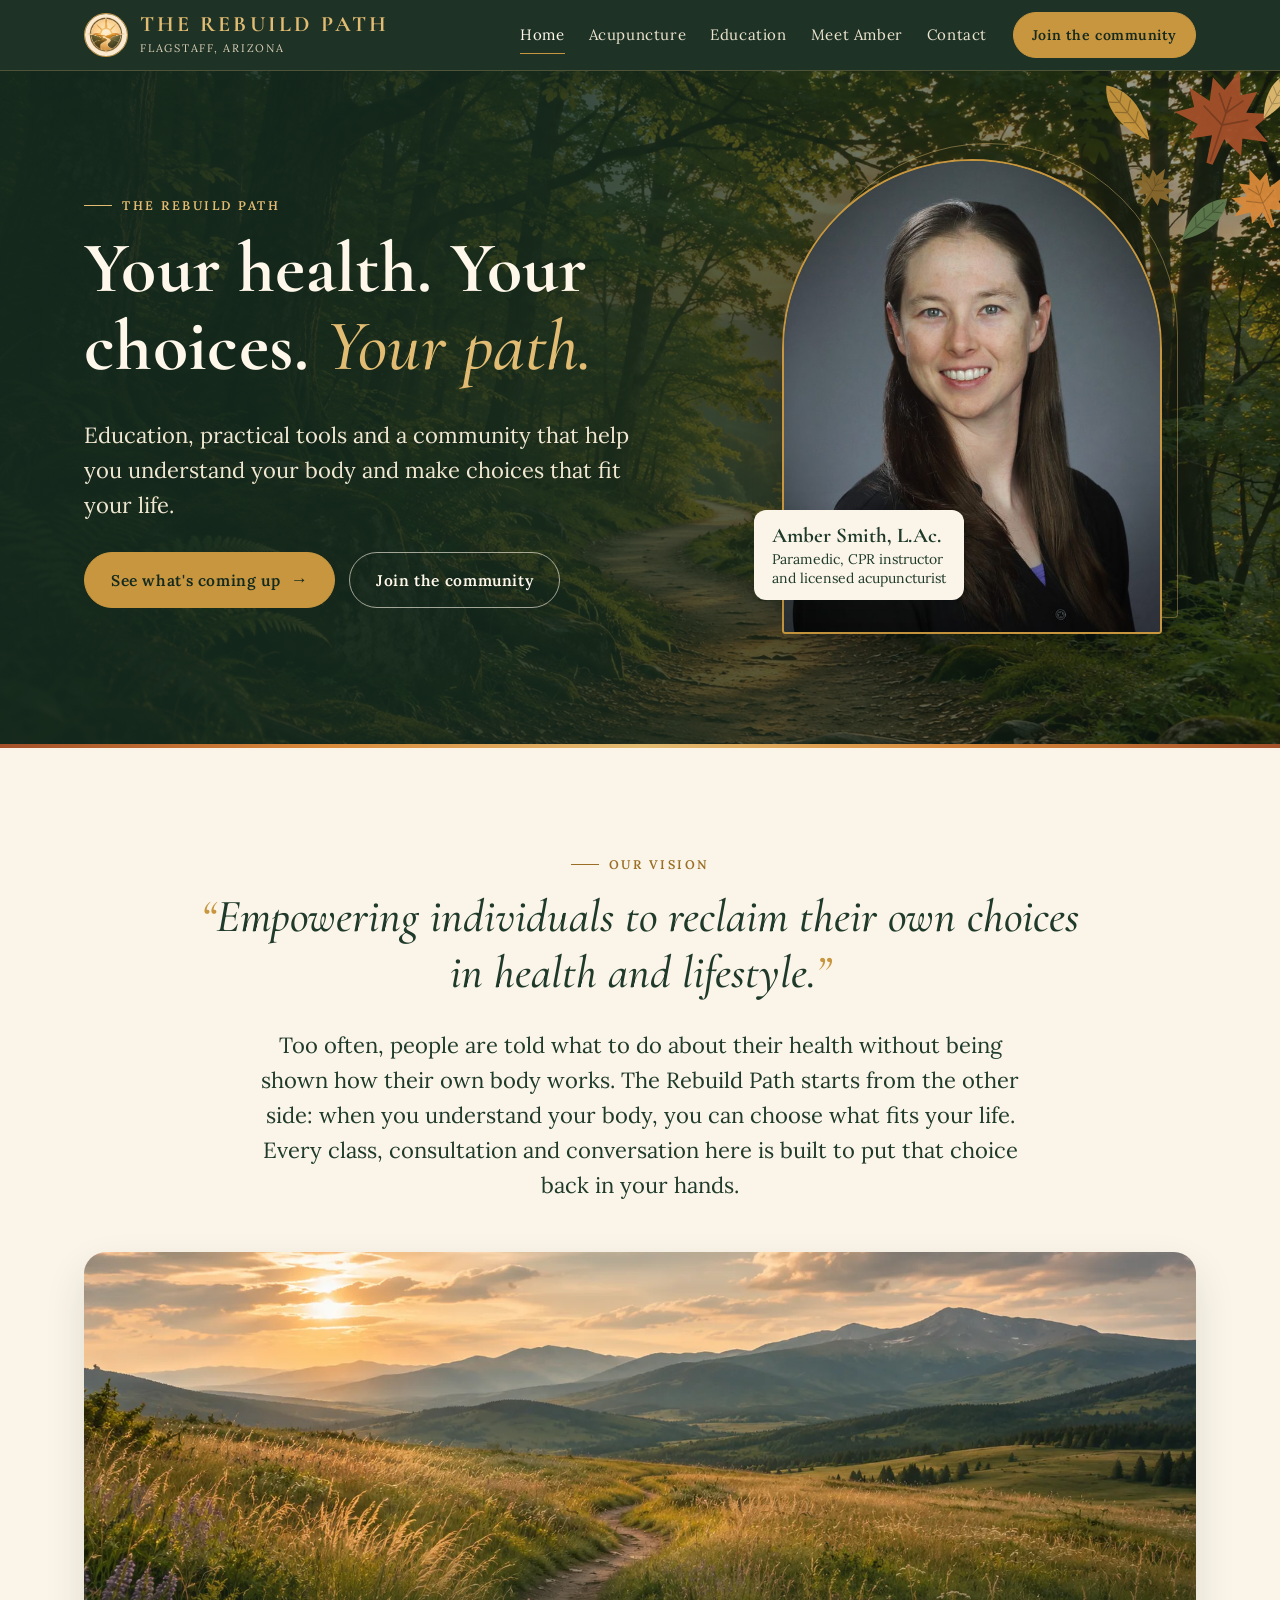
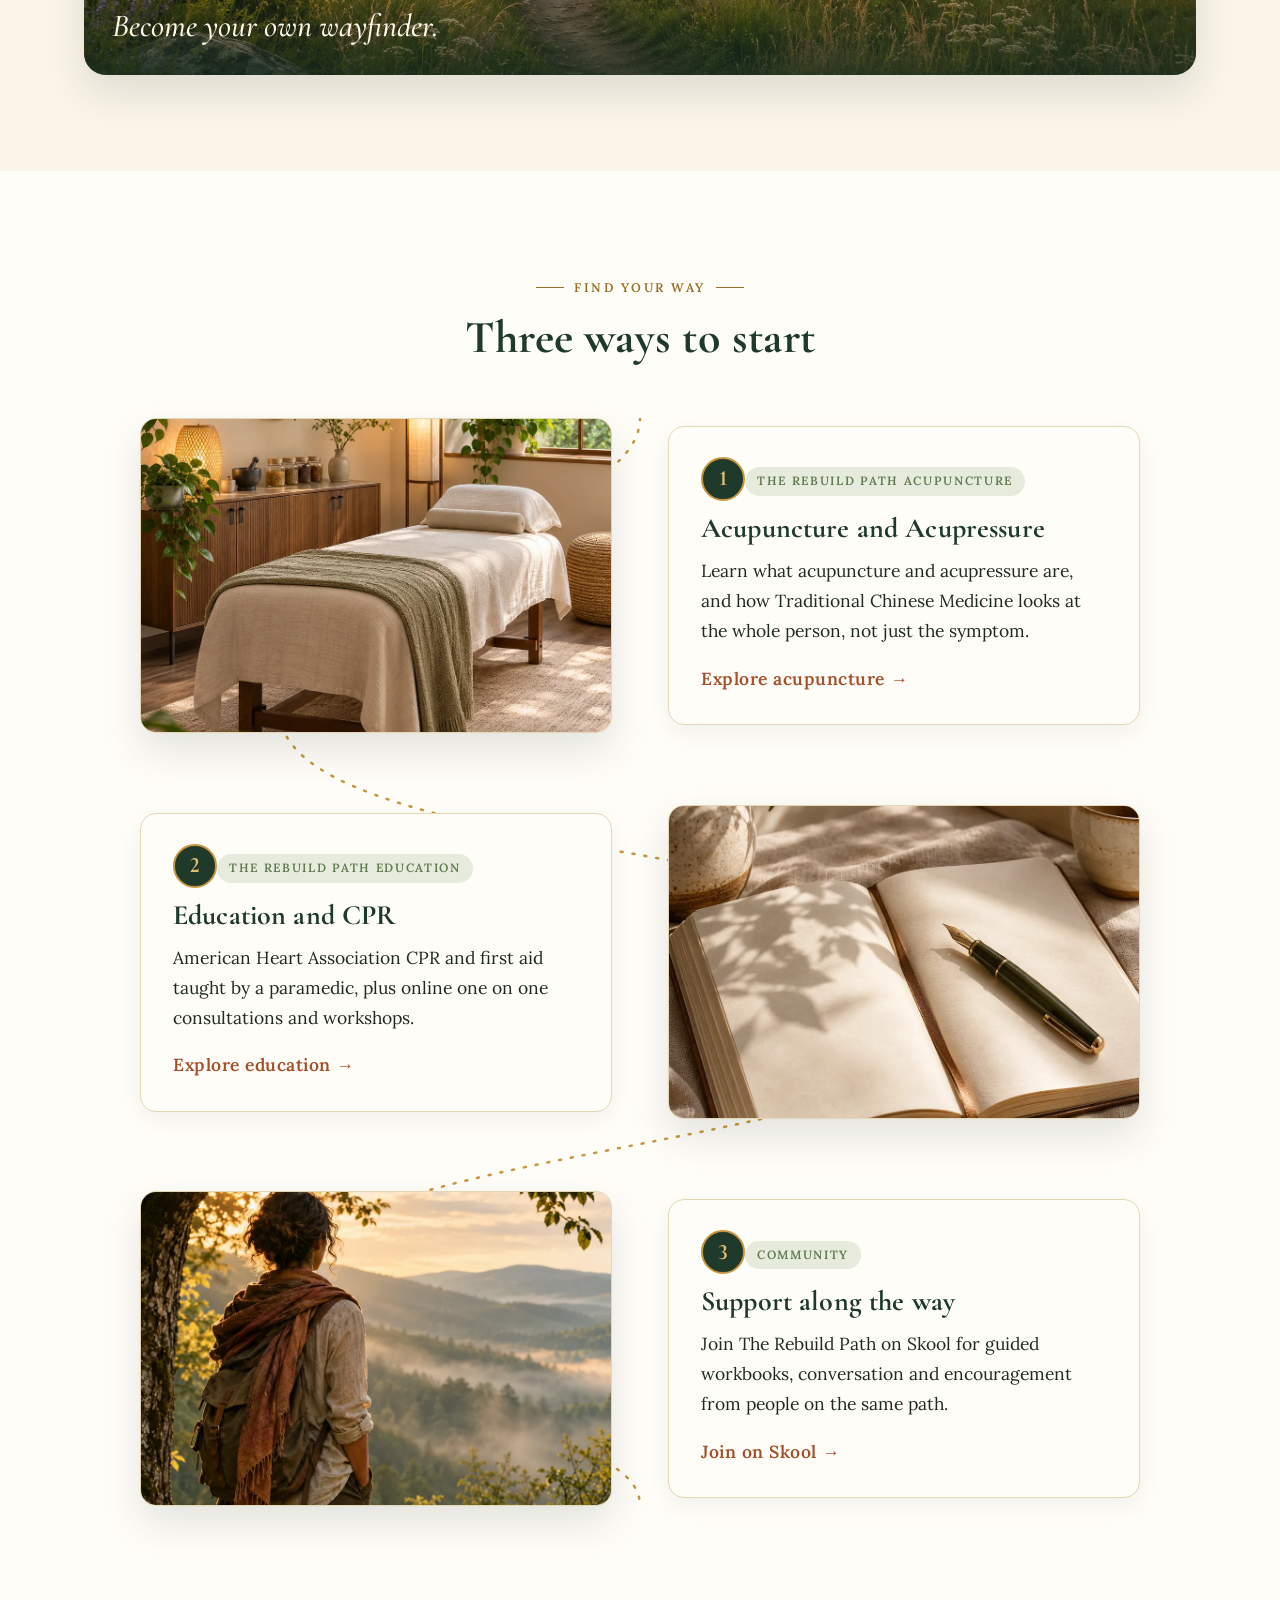
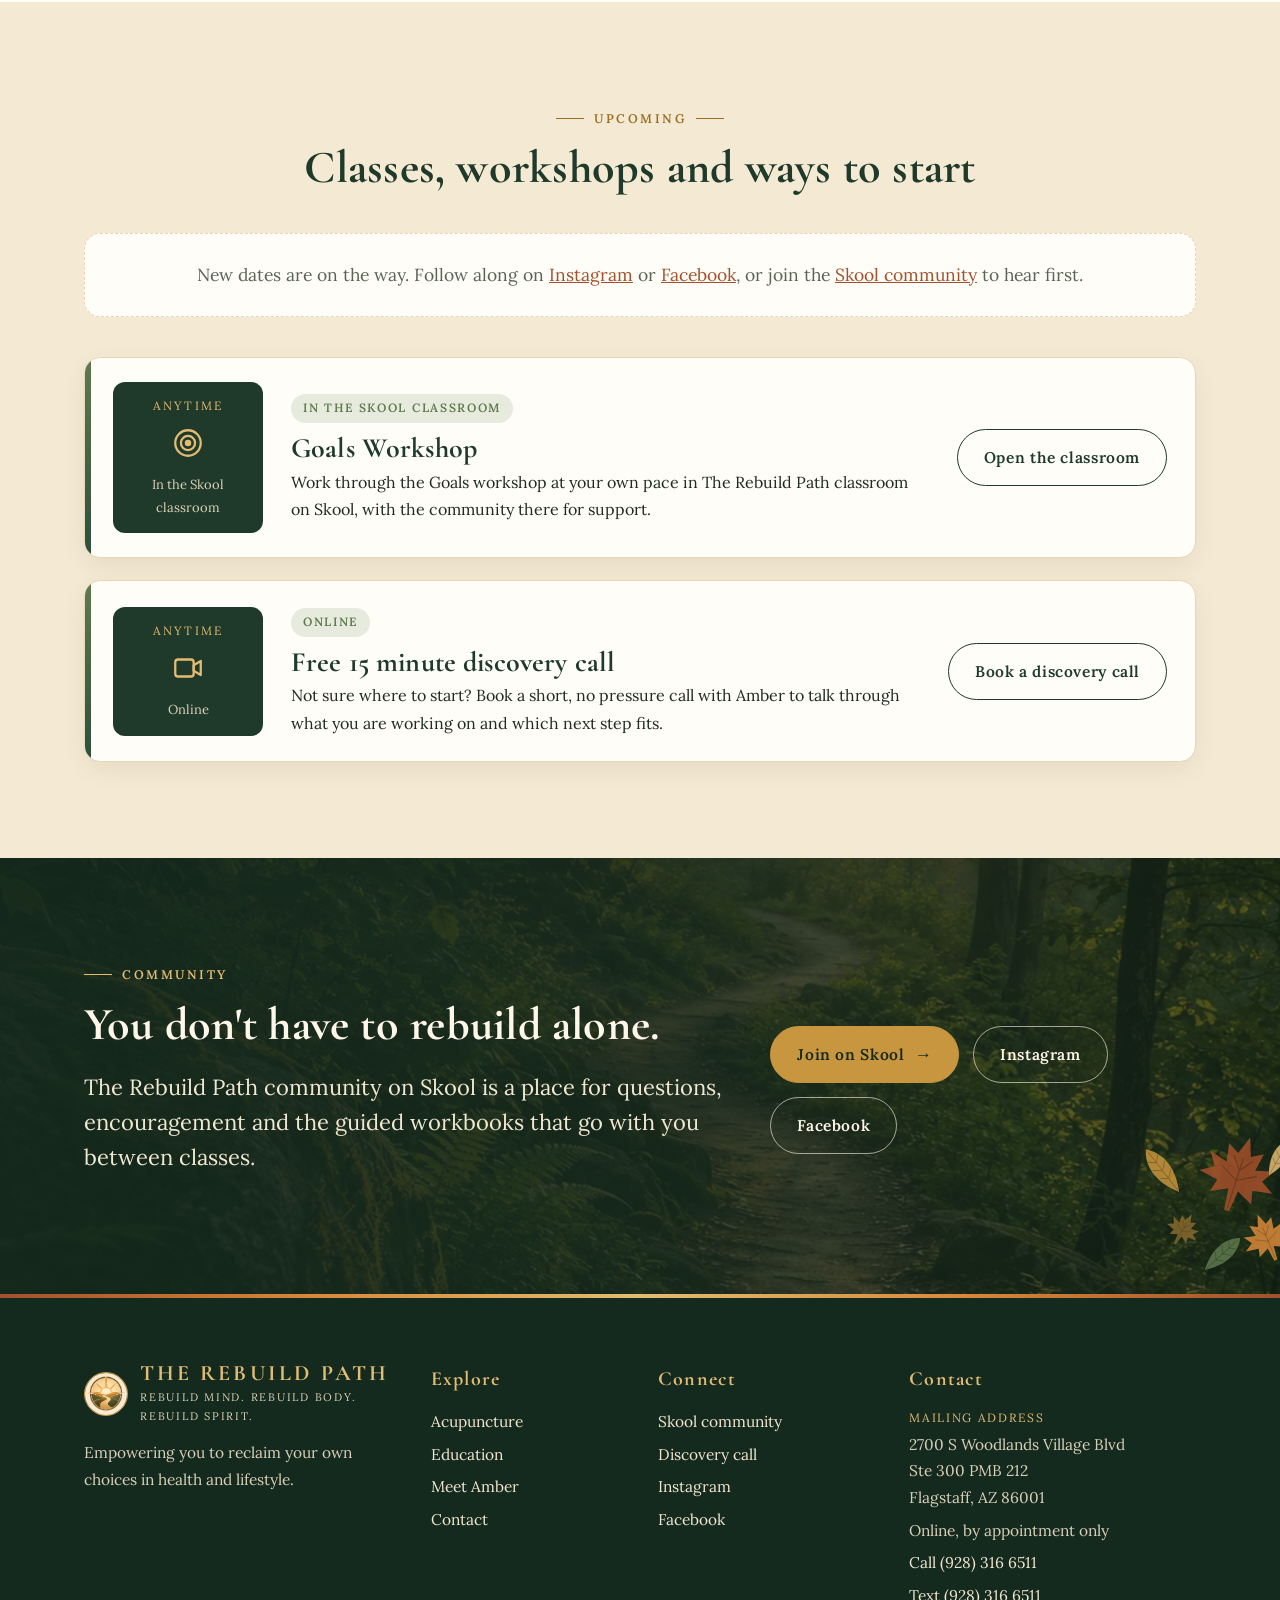
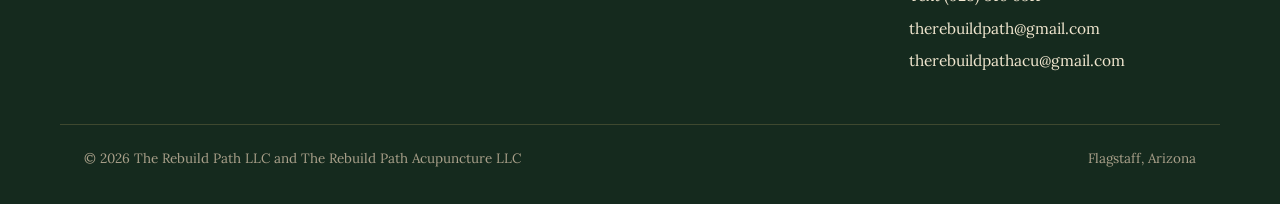
==== public/index.html @ 450104b1 "Go live on therebuildpath.org, FAQ held back for review Attach therebuildpath.org and www as custom " ====
<!doctype html>
<html lang="en">
<head>
<meta charset="utf-8">
<meta name="viewport" content="width=device-width, initial-scale=1">
<meta name="google-site-verification" content="A9I97ulmOd-KFU6-9-u8Sgs333k6SVJPT_6PX_2Ohlo">
<title>The Rebuild Path | Acupressure, CPR and Education in Flagstaff, AZ</title>
<meta name="description" content="The Rebuild Path empowers you to reclaim your own choices in health and lifestyle, with acupressure education, CPR training and community support from Amber Smith, L.Ac., in Flagstaff, Arizona.">
<meta property="og:title" content="The Rebuild Path | Acupressure, CPR and Education in Flagstaff, AZ">
<meta property="og:description" content="The Rebuild Path empowers you to reclaim your own choices in health and lifestyle, with acupressure education, CPR training and community support from Amber Smith, L.Ac., in Flagstaff, Arizona.">
<meta property="og:image" content="images/amber-smith-acupuncturist.jpg">
<meta name="theme-color" content="#152A1E">
<link rel="icon" href="images/logo.jpg">
<link rel="preload" href="fonts/CormorantGaramond-700.ttf" as="font" type="font/ttf" crossorigin>
<link rel="stylesheet" href="styles.css">
<script type="application/ld+json">
{"@context":"https://schema.org","@type":"Organization","name":"The Rebuild Path",
"description":"Education, CPR training and acupressure coaching in Flagstaff, Arizona, with Amber Smith, L.Ac.",
"logo":"images/logo.jpg","telephone":"+1-928-316-6511","email":"therebuildpath@gmail.com",
"areaServed":"Flagstaff, Arizona","sameAs":["https://www.instagram.com/therebuildpath/","https://www.facebook.com/profile.php?id=61582631524025","https://www.skool.com/the-rebuild-path-6648/about"],
"founder":{"@type":"Person","name":"Amber Smith","honorificSuffix":"L.Ac."}}
</script>
</head>
<body>
<svg width="0" height="0" style="position:absolute" aria-hidden="true"><defs><symbol id="leaf" viewBox="0 0 40 80"><path d="M20 2 C35 18 39 46 20 78 C1 46 5 18 20 2 Z"/><path d="M20 8 V76 M20 26 L29 18 M20 26 L11 18 M20 40 L31 31 M20 40 L9 31 M20 54 L30 46 M20 54 L10 46" stroke="rgba(0,0,0,.25)" stroke-width="1.4" fill="none"/></symbol><symbol id="maple" viewBox="0 0 100 100"><path d="M50 4 L58 26 L72 18 L68 40 L90 34 L80 50 L96 60 L72 64 L76 80 L56 70 L53 96 L47 96 L44 70 L24 80 L28 64 L4 60 L20 50 L10 34 L32 40 L28 18 L42 26 Z"/><path d="M50 30 V94 M50 58 L72 46 M50 58 L28 46 M50 46 L62 30 M50 46 L38 30" stroke="rgba(0,0,0,.22)" stroke-width="1.6" fill="none"/></symbol></defs></svg>
<header class="site">
  <div class="bar">
    <a class="brand" href="index.html"><img src="images/logo.jpg" alt="" width="44" height="44"><span><b>THE REBUILD PATH</b><small>Flagstaff, Arizona</small></span></a>
    <button class="menu-btn" aria-expanded="false" aria-controls="mainnav">Menu</button>
    <nav class="main" id="mainnav" aria-label="Main"><a href="index.html" class="on" aria-current="page">Home</a><a href="acupuncture.html">Acupuncture</a><a href="education.html">Education</a><a href="about.html">Meet Amber</a><a href="contact.html">Contact</a></nav>
    <a class="btn gold small" href="https://www.skool.com/the-rebuild-path-6648/about">Join the community</a>
  </div>
</header>
<main>

<section class="hero dark photo" style="--bg:url(images/01-home-hero-forest-path.webp)">
  <svg class="leafs" viewBox="0 0 300 240" aria-hidden="true">
  <use href="#maple" x="170" y="10" width="100" height="100" fill="#A4502A" transform="rotate(18 220 60)"/>
  <use href="#leaf" x="112" y="22" width="34" height="68" fill="#C8963E" transform="rotate(-38 129 56)"/>
  <use href="#maple" x="222" y="104" width="64" height="64" fill="#D9893A" transform="rotate(-22 254 136)"/>
  <use href="#leaf" x="186" y="126" width="30" height="60" fill="#5F7A4E" transform="rotate(48 201 156)"/>
  <use href="#leaf" x="256" y="14" width="26" height="52" fill="#E2BC72" transform="rotate(30 269 40)"/>
  <use href="#maple" x="132" y="104" width="44" height="44" fill="#8A6A2E" transform="rotate(30 154 126)"/>
</svg>
  <div class="wrap">
    <div>
      <p class="eyebrow">The Rebuild Path</p>
      <h1>Your health. Your choices. <em>Your path.</em></h1>
      <p class="lead">Education, practical tools and a community that help you understand your body and make choices that fit your life.</p>
      <div class="actions"><a class="btn gold arrow" href="#upcoming">See what's coming up</a><a class="btn ghost" href="https://www.skool.com/the-rebuild-path-6648/about">Join the community</a></div>
    </div>
    <div class="arch">
      <div class="frame"><img src="images/amber-smith-acupuncturist.jpg" alt="Amber Smith, L.Ac." width="640" height="800"></div>
      <div class="cap"><b>Amber Smith, L.Ac.</b>Paramedic, CPR instructor<br>and licensed acupuncturist</div>
    </div>
  </div>
</section>
<div class="rule"></div>

<section class="vision cream">
  <div class="wrap">
    <p class="eyebrow">Our vision</p>
    <blockquote>Empowering individuals to reclaim their own choices in health and lifestyle.</blockquote>
    <p class="lead narrow" style="margin:0 auto">Too often, people are told what to do about their health without being shown how their own body works. The Rebuild Path starts from the other side: when you understand your body, you can choose what fits your life. Every class, consultation and conversation here is built to put that choice back in your hands.</p>
    <figure class="wide"><img src="images/02-home-journey-meadow.webp" alt="Open meadow footpath through grasses toward distant mountains" width="1672" height="941" loading="lazy"><figcaption>Become your own wayfinder.</figcaption></figure>
  </div>
</section>

<section>
  <div class="wrap">
    <div class="center"><p class="eyebrow">Find your way</p><h2>Three ways to start</h2></div>
    <div class="trail">
      <svg class="line" viewBox="0 0 1000 1200" preserveAspectRatio="none" aria-hidden="true">
  <path d="M500 0 C 500 120, 120 160, 140 330 S 880 470, 860 640 S 120 800, 150 960 S 500 1100, 500 1200" fill="none" stroke="#C8963E" stroke-width="2.5" stroke-dasharray="2 10" stroke-linecap="round" vector-effect="non-scaling-stroke"/>
</svg>
      <div class="stop">
        <div class="pic"><img src="images/09-acupuncture-care-ambience.webp" alt="Neutral treatment room with linens and warm natural light" width="1000" height="1250" loading="lazy" style="object-position:center 62%"></div>
        <div class="txt"><span class="marker">1</span><p class="tag">The Rebuild Path Acupuncture</p><h3>Acupuncture and Acupressure</h3><p>Learn what acupuncture and acupressure are, and how Traditional Chinese Medicine looks at the whole person, not just the symptom.</p><a class="more" href="acupuncture.html">Explore acupuncture</a></div>
      </div>
      <div class="stop flip">
        <div class="pic"><img src="images/07-education-learning-journal.webp" alt="Open blank journal, fountain pen, tea, and botanical shadows" width="1000" height="1250" loading="lazy" style="object-position:center 60%"></div>
        <div class="txt"><span class="marker">2</span><p class="tag">The Rebuild Path Education</p><h3>Education and CPR</h3><p>American Heart Association CPR and first aid taught by a paramedic, plus online one on one consultations and workshops.</p><a class="more" href="education.html">Explore education</a></div>
      </div>
      <div class="stop">
        <div class="pic"><img src="images/06-personal-growth-overlook.webp" alt="Person viewed from behind looking over a mountain valley" width="1000" height="1250" loading="lazy" style="object-position:center 35%"></div>
        <div class="txt"><span class="marker">3</span><p class="tag">Community</p><h3>Support along the way</h3><p>Join The Rebuild Path on Skool for guided workbooks, conversation and encouragement from people on the same path.</p><a class="more" href="https://www.skool.com/the-rebuild-path-6648/about">Join on Skool</a></div>
      </div>
    </div>
  </div>
</section>

<section class="parch" id="upcoming">
  <div class="wrap">
    <div class="center" style="margin-bottom:40px"><p class="eyebrow">Upcoming</p><h2>Classes, workshops and ways to start</h2></div>
    <div class="events" data-events><article class="event" data-ends="2026-11-20T01:15:00Z">
  <div class="date"><small>Thursday</small><b>19</b><span>Nov 2026</span></div>
  <div><p class="tag">Online workshop</p><h3>Acupressure for Seasonal Stress</h3><div class="meta"><span>5:30 pm Arizona time</span><span>45 minutes</span><span>Live online</span></div><p>Learn five acupressure points and a simple breathing practice you can use anywhere, any time stress builds. Take home guide included.</p></div>
  <div><div class="price">$15</div><a class="btn" href="https://square.link/u/eWQnmE1y">Reserve your spot</a></div>
</article>
<p class="empty" data-empty hidden>New dates are on the way. Follow along on <a href="https://www.instagram.com/therebuildpath/">Instagram</a> or <a href="https://www.facebook.com/profile.php?id=61582631524025">Facebook</a>, or join the <a href="https://www.skool.com/the-rebuild-path-6648/about">Skool community</a> to hear first.</p>
<article class="event ongoing">
  <div class="date"><small>Anytime</small><b><svg viewBox="0 0 24 24" width="34" height="34" fill="none" stroke="#E2BC72" stroke-width="1.6"><circle cx="12" cy="12" r="9"/><circle cx="12" cy="12" r="5"/><circle cx="12" cy="12" r="1.5" fill="#E2BC72"/></svg></b><span>In the Skool classroom</span></div>
  <div><p class="tag">In the Skool classroom</p><h3>Goals Workshop</h3><p>Work through the Goals workshop at your own pace in The Rebuild Path classroom on Skool, with the community there for support.</p></div>
  <div><a class="btn ghost" href="https://www.skool.com/the-rebuild-path-6648/classroom">Open the classroom</a></div>
</article><article class="event ongoing">
  <div class="date"><small>Anytime</small><b><svg viewBox="0 0 24 24" width="34" height="34" fill="none" stroke="#E2BC72" stroke-width="1.6" stroke-linejoin="round"><rect x="3" y="6" width="13" height="12" rx="2"/><path d="M16 10l5-3v10l-5-3z"/></svg></b><span>Online</span></div>
  <div><p class="tag">Online</p><h3>Free 15 minute discovery call</h3><p>Not sure where to start? Book a short, no pressure call with Amber to talk through what you are working on and which next step fits.</p></div>
  <div><a class="btn ghost" href="https://calendly.com/ambersmith2008/discovery">Book a discovery call</a></div>
</article>
</div>
  </div>
</section>

<section class="community dark photo" style="--bg:url(images/03-journey-forest-trail.webp)">
  <svg class="leafs" style="left:auto;right:-30px;top:auto;bottom:-30px" viewBox="0 0 300 240" aria-hidden="true">
  <use href="#maple" x="170" y="10" width="100" height="100" fill="#A4502A" transform="rotate(18 220 60)"/>
  <use href="#leaf" x="112" y="22" width="34" height="68" fill="#C8963E" transform="rotate(-38 129 56)"/>
  <use href="#maple" x="222" y="104" width="64" height="64" fill="#D9893A" transform="rotate(-22 254 136)"/>
  <use href="#leaf" x="186" y="126" width="30" height="60" fill="#5F7A4E" transform="rotate(48 201 156)"/>
  <use href="#leaf" x="256" y="14" width="26" height="52" fill="#E2BC72" transform="rotate(30 269 40)"/>
  <use href="#maple" x="132" y="104" width="44" height="44" fill="#8A6A2E" transform="rotate(30 154 126)"/>
</svg>
  <div class="wrap">
    <div><p class="eyebrow">Community</p><h2>You don't have to rebuild alone.</h2><p class="lead">The Rebuild Path community on Skool is a place for questions, encouragement and the guided workbooks that go with you between classes.</p></div>
    <div class="actions" style="justify-content:flex-start"><a class="btn gold arrow" href="https://www.skool.com/the-rebuild-path-6648/about">Join on Skool</a><a class="btn ghost" href="https://www.instagram.com/therebuildpath/">Instagram</a><a class="btn ghost" href="https://www.facebook.com/profile.php?id=61582631524025">Facebook</a></div>
  </div>
</section>

</main>
<div class="rule"></div>
<footer class="site">
  <div class="wrap foot">
    <div>
      <a class="brand" href="index.html"><img src="images/logo.jpg" alt="" width="44" height="44"><span><b>THE REBUILD PATH</b><small>Rebuild Mind. Rebuild Body. Rebuild Spirit.</small></span></a>
      <p>Empowering you to reclaim your own choices in health and lifestyle.</p>
    </div>
    <div><h4>Explore</h4><p><a href="acupuncture.html">Acupuncture</a></p><p><a href="education.html">Education</a></p><p><a href="about.html">Meet Amber</a></p><p><a href="contact.html">Contact</a></p></div>
    <div><h4>Connect</h4><p><a href="https://www.skool.com/the-rebuild-path-6648/about">Skool community</a></p><p><a href="https://calendly.com/ambersmith2008/discovery">Discovery call</a></p><p><a href="https://www.instagram.com/therebuildpath/">Instagram</a></p><p><a href="https://www.facebook.com/profile.php?id=61582631524025">Facebook</a></p></div>
    <div><h4>Contact</h4><p class="lbl">Mailing address</p><p>2700 S Woodlands Village Blvd<br>Ste 300 PMB 212<br>Flagstaff, AZ 86001</p><p>Online, by appointment only</p><p><a href="tel:+19283166511">Call (928) 316 6511</a></p><p><a href="sms:+19283166511">Text (928) 316 6511</a></p><p><a href="mailto:therebuildpath@gmail.com">therebuildpath@gmail.com</a></p><p><a href="mailto:therebuildpathacu@gmail.com">therebuildpathacu@gmail.com</a></p></div>
  </div>
  <div class="wrap copy"><span>© 2026 The Rebuild Path LLC and The Rebuild Path Acupuncture LLC</span><span>Flagstaff, Arizona</span></div>
</footer>
<script>
(function(){
  var now=Date.now();
  document.querySelectorAll('[data-events]').forEach(function(box){
    var left=0;
    box.querySelectorAll('.event[data-ends]').forEach(function(ev){
      if(Date.parse(ev.getAttribute('data-ends'))<now){ev.remove();}else{left++;}
    });
    if(!left){var e=box.querySelector('[data-empty]'); if(e) e.hidden=false;}
  });
  document.querySelectorAll('section[data-ends]').forEach(function(sec){if(Date.parse(sec.getAttribute('data-ends'))<now) sec.remove();});
  var b=document.querySelector('.menu-btn'), n=document.querySelector('nav.main');
  if(b&&n){b.addEventListener('click',function(){var o=n.classList.toggle('open');b.setAttribute('aria-expanded',o);});}
})();
</script>
</body>
</html>
---- public/styles.css ----
/* The Rebuild Path: forest and autumn */
@font-face{font-family:"Cormorant Garamond";font-style:normal;font-weight:600;font-display:swap;src:url(fonts/CormorantGaramond-600.ttf) format("truetype")}
@font-face{font-family:"Cormorant Garamond";font-style:normal;font-weight:700;font-display:swap;src:url(fonts/CormorantGaramond-700.ttf) format("truetype")}
@font-face{font-family:"Cormorant Garamond";font-style:italic;font-weight:500;font-display:swap;src:url(fonts/CormorantGaramond-500i.ttf) format("truetype")}
@font-face{font-family:"Lora";font-style:normal;font-weight:400;font-display:swap;src:url(fonts/Lora-400.ttf) format("truetype")}
@font-face{font-family:"Lora";font-style:normal;font-weight:600;font-display:swap;src:url(fonts/Lora-600.ttf) format("truetype")}
@font-face{font-family:"Lora";font-style:italic;font-weight:400;font-display:swap;src:url(fonts/Lora-400i.ttf) format("truetype")}

:root{
  --forest:#1F3A2B; --forest-deep:#152A1E; --forest2:#2C4F3B; --moss:#5F7A4E; --sage:#E6EBDD;
  --gold:#C8963E; --gold-light:#E2BC72; --gold-dark:#9A6F25; --rust:#A4502A; --amber:#D9893A;
  --cream:#FBF5E9; --parch:#F4E9D2; --line:#E5D6B4; --ink:#1F2A22; --muted:#5A6455; --page:#FFFDF8;
  --display:"Cormorant Garamond",Georgia,"Times New Roman",serif;
  --body:"Lora",Georgia,"Times New Roman",serif;
  --radius:16px; --shadow:0 18px 40px rgba(21,42,30,.12);
}
*{box-sizing:border-box}
html{scroll-behavior:smooth}
body{margin:0;background:var(--page);color:var(--ink);font-family:var(--body);font-size:17.5px;line-height:1.72;-webkit-font-smoothing:antialiased;overflow-x:hidden}
img{max-width:100%;height:auto;display:block}
a{color:var(--rust)}
h1,h2,h3{font-family:var(--display);font-weight:700;color:var(--forest);line-height:1.08;margin:0 0 .45em;letter-spacing:.005em}
h1{font-size:clamp(42px,6vw,72px)}
h2{font-size:clamp(32px,4vw,46px)}
h3{font-size:clamp(24px,2.4vw,28px)}
p{margin:0 0 1em}
.wrap{max-width:1160px;margin:0 auto;padding:0 24px}
.narrow{max-width:760px}
.center{text-align:center}
.muted{color:var(--muted)}
.eyebrow{font-family:var(--body);text-transform:uppercase;letter-spacing:.2em;font-size:12.5px;font-weight:600;color:var(--gold-dark);margin:0 0 14px;display:inline-flex;align-items:center;gap:10px}
.eyebrow::before{content:"";width:28px;height:1px;background:currentColor}
.center .eyebrow::after{content:"";width:28px;height:1px;background:currentColor}
.lead{font-size:clamp(19px,2vw,22px);line-height:1.6;color:var(--forest)}
section{padding:96px 0;position:relative}
.cream{background:var(--cream)}
.parch{background:var(--parch)}
.dark{background:linear-gradient(140deg,var(--forest-deep) 0%,var(--forest) 55%,var(--forest2) 100%);color:#EFE6D0}
.dark h1,.dark h2,.dark h3{color:#FFF8EA}
.dark .eyebrow{color:var(--gold-light)}
.dark .lead{color:#F1E8D2}
.rule{height:4px;background:linear-gradient(90deg,var(--rust),var(--amber),var(--gold-light),var(--amber),var(--rust))}

/* buttons */
.btn{display:inline-flex;align-items:center;gap:10px;font-family:var(--body);font-weight:600;font-size:15.5px;letter-spacing:.04em;text-decoration:none;padding:14px 26px;border-radius:999px;background:var(--rust);color:#FFF8EA;border:1.5px solid var(--rust);transition:transform .15s ease,background .15s ease}
.btn:hover{background:#8C4021;transform:translateY(-1px)}
.btn.gold{background:var(--gold);border-color:var(--gold);color:var(--forest-deep)}
.btn.gold:hover{background:var(--gold-light)}
.btn.ghost{background:transparent;color:var(--forest);border-color:var(--forest)}
.btn.ghost:hover{background:var(--forest);color:#FFF8EA}
.dark .btn.ghost{color:#FFF8EA;border-color:rgba(255,248,234,.6)}
.dark .btn.ghost:hover{background:#FFF8EA;color:var(--forest)}
.btn.small{padding:10px 18px;font-size:14px}
.actions{display:flex;flex-wrap:wrap;gap:14px;margin-top:28px}
.center .actions{justify-content:center}
.arrow::after{content:"→";font-size:1.1em;line-height:1}

/* header */
header.site{position:sticky;top:0;z-index:20;background:rgba(21,42,30,.96);backdrop-filter:blur(8px);border-bottom:1px solid rgba(226,188,114,.25)}
.bar{max-width:1160px;margin:0 auto;padding:12px 24px;display:flex;align-items:center;gap:26px}
.brand{display:flex;align-items:center;gap:12px;text-decoration:none;color:#FFF8EA;margin-right:auto}
.brand img{width:44px;height:44px;border-radius:50%;border:1.5px solid var(--gold)}
.brand b{font-family:var(--display);font-size:22px;letter-spacing:.14em;font-weight:700;color:var(--gold-light);display:block;line-height:1}
.brand small{display:block;font-size:11px;letter-spacing:.16em;text-transform:uppercase;color:#D9CFB6;margin-top:4px}
nav.main{display:flex;gap:24px}
nav.main a{color:#EDE4CE;text-decoration:none;font-size:15px;letter-spacing:.04em;padding:6px 0;border-bottom:1.5px solid transparent}
nav.main a:hover,nav.main a.on{color:#FFF8EA;border-bottom-color:var(--gold)}
.menu-btn{display:none}

/* hero */
.hero{padding:88px 0 110px;overflow:hidden}
.hero .wrap{display:grid;grid-template-columns:1.15fr .85fr;gap:56px;align-items:center}
.hero h1 em{font-style:italic;font-weight:500;color:var(--gold-light)}
.hero .lead{max-width:560px}
.arch{position:relative;justify-self:center;width:min(380px,100%)}
.arch .frame{aspect-ratio:4/5;border-radius:999px 999px 18px 18px;overflow:hidden;border:2px solid var(--gold);box-shadow:0 30px 60px rgba(0,0,0,.35);position:relative;z-index:1;background:var(--forest2)}
.arch .frame img{width:100%;height:100%;object-fit:cover;object-position:center 20%}
.arch::before{content:"";position:absolute;inset:-16px -16px 16px 16px;border-radius:999px 999px 18px 18px;border:1px solid rgba(226,188,114,.45)}
.arch .cap{position:absolute;z-index:2;left:-28px;bottom:34px;background:var(--cream);color:var(--forest);border-radius:12px;padding:12px 18px;box-shadow:var(--shadow);font-size:14px;line-height:1.35}
.arch .cap b{font-family:var(--display);font-size:21px;display:block}
.leafs{position:absolute;pointer-events:none}
.hero .leafs{right:-30px;top:-20px;width:320px;height:260px;opacity:.95}

/* vision */
.vision{text-align:center}
.vision blockquote{font-family:var(--display);font-style:italic;font-weight:500;font-size:clamp(30px,4vw,46px);line-height:1.2;color:var(--forest);margin:0 auto 28px;max-width:900px}
.vision blockquote::before,.vision blockquote::after{color:var(--gold)}
.vision blockquote::before{content:"\201C"}
.vision blockquote::after{content:"\201D"}

/* winding path */
.trail{position:relative;max-width:1000px;margin:56px auto 0}
.trail svg.line{position:absolute;left:0;top:0;width:100%;height:100%;z-index:0}
.stop{position:relative;z-index:1;display:grid;grid-template-columns:1fr 1fr;gap:56px;align-items:center;margin-bottom:72px}
.stop:last-child{margin-bottom:0}
.stop .pic{border-radius:var(--radius);overflow:hidden;box-shadow:var(--shadow);aspect-ratio:3/2;background:var(--parch);border:1px solid var(--line)}
.stop .pic img{width:100%;height:100%;object-fit:cover}
.stop .pic.contain img{object-fit:contain;background:#FCF4E9}
.stop .txt{background:var(--page);border:1px solid var(--line);border-radius:var(--radius);padding:30px 32px;box-shadow:0 8px 24px rgba(21,42,30,.06)}
.stop.flip .pic{order:2}
.stop .marker{display:inline-flex;align-items:center;justify-content:center;width:44px;height:44px;border-radius:50%;background:var(--forest);color:var(--gold-light);font-family:var(--display);font-weight:700;font-size:22px;margin-bottom:12px;border:2px solid var(--gold)}
.more{font-weight:600;text-decoration:none;color:var(--rust);letter-spacing:.03em}
.more::after{content:" →"}

/* events */
.events{display:grid;gap:22px}
.event{display:grid;grid-template-columns:150px 1fr auto;gap:28px;align-items:center;background:var(--page);border:1px solid var(--line);border-radius:var(--radius);padding:24px 28px;box-shadow:0 8px 24px rgba(21,42,30,.06);position:relative;overflow:hidden}
.event::before{content:"";position:absolute;left:0;top:0;bottom:0;width:6px;background:linear-gradient(180deg,var(--amber),var(--rust))}
.date{text-align:center;background:var(--forest);color:#FFF8EA;border-radius:12px;padding:14px 10px}
.date small{display:block;font-size:12px;letter-spacing:.18em;text-transform:uppercase;color:var(--gold-light)}
.date b{display:block;font-family:var(--display);font-size:46px;line-height:1;font-variant-numeric:lining-nums}
.date span{display:block;font-size:13px;color:#DCD2B9}
.event h3{margin-bottom:.2em}
.event .meta{display:flex;flex-wrap:wrap;gap:8px 18px;font-size:15px;color:var(--muted);margin:4px 0 8px}
.event .meta span::before{content:"•";color:var(--gold);margin-right:8px}
.event .meta span:first-child::before{content:none}
.event p{margin:0;font-size:16px}
.price{font-family:var(--display);font-weight:700;font-size:34px;color:var(--forest);text-align:center;line-height:1;margin-bottom:10px;font-variant-numeric:lining-nums}
.empty{border:1.5px dashed var(--line);border-radius:var(--radius);padding:26px 28px;text-align:center;color:var(--muted);background:var(--page)}
.fine{font-size:14px;color:var(--muted)}

/* page head */
.page-head{padding:84px 0 76px;overflow:hidden}
.page-head .leafs{right:-20px;top:-10px;width:260px;height:200px}
.page-head p.lead{max-width:640px}

/* split and cards */
.split{display:grid;grid-template-columns:1fr 1fr;gap:64px;align-items:center}
.split.rev .media{order:2}
.media{border-radius:var(--radius);overflow:hidden;box-shadow:var(--shadow);border:1px solid var(--line);background:#FCF4E9}
.media img{width:100%}
.cards{display:grid;grid-template-columns:repeat(3,1fr);gap:22px;margin-top:40px}
.card{background:var(--page);border:1px solid var(--line);border-radius:var(--radius);padding:28px 26px;position:relative}
.card .ico{width:46px;height:46px;border-radius:50%;background:var(--sage);display:flex;align-items:center;justify-content:center;margin-bottom:14px}
.card .ico svg{width:24px;height:24px}
.card h3{font-size:25px}
.card p{font-size:16px;margin:0}
.tag{display:inline-block;font-size:12px;letter-spacing:.14em;text-transform:uppercase;font-weight:600;color:var(--moss);background:var(--sage);border-radius:999px;padding:4px 12px;margin-bottom:12px}
.note{background:var(--sage);border-left:4px solid var(--moss);border-radius:0 12px 12px 0;padding:16px 20px;font-size:16px;margin-top:24px}
.note.rust{background:#FAEBDD;border-left-color:var(--rust)}
ul.ticks{list-style:none;padding:0;margin:0 0 1em}
ul.ticks li{padding-left:30px;position:relative;margin-bottom:8px}
ul.ticks li::before{content:"";position:absolute;left:4px;top:.62em;width:12px;height:12px;border-radius:50% 0;background:var(--amber);transform:rotate(45deg)}
.feature{background:var(--page);border:1px solid var(--line);border-radius:22px;overflow:hidden;display:grid;grid-template-columns:1fr 1fr;box-shadow:var(--shadow)}
.feature .fimg{background:#FCF4E9;display:flex;align-items:center}
.feature .fimg img{width:100%}
.feature .fbody{padding:40px 40px 36px}

/* community band */
.community{overflow:hidden}
.community .wrap{display:grid;grid-template-columns:1.2fr .8fr;gap:48px;align-items:center}
.community .leafs{left:-30px;bottom:-30px;width:260px;height:200px;opacity:.85}

/* about */
.about{display:grid;grid-template-columns:.8fr 1.2fr;gap:64px;align-items:start}
.about .photo{border-radius:999px 999px 18px 18px;border:2px solid var(--gold);box-shadow:var(--shadow)}
.cred{display:flex;gap:16px;align-items:flex-start;margin-top:26px;background:var(--cream);border:1px solid var(--line);border-radius:var(--radius);padding:18px}
.cred img{width:72px;flex:none}
.cred ul{margin:0;padding-left:18px;font-size:15.5px}

/* footer */
footer.site{background:var(--forest-deep);color:#D8CFB8;padding:64px 0 34px;font-size:15.5px}
footer.site a{color:#F0E6CF;text-decoration:none}
footer.site a:hover{color:var(--gold-light)}
.foot{display:grid;grid-template-columns:1.3fr .8fr .9fr 1.2fr;gap:36px}
.foot h4{font-family:var(--display);color:var(--gold-light);font-size:20px;margin:0 0 12px;letter-spacing:.06em}
.foot .brand{margin-bottom:14px}
.foot p{margin:0 0 6px}
.copy{border-top:1px solid rgba(226,188,114,.2);margin-top:44px;padding-top:22px;font-size:13.5px;color:#A9A08A;display:flex;justify-content:space-between;flex-wrap:wrap;gap:10px}

/* responsive */
@media (max-width:900px){
  section{padding:72px 0}
  .hero{padding:56px 0 80px}
  .hero .wrap,.split,.about,.community .wrap,.feature{grid-template-columns:1fr;gap:40px}
  .split.rev .media{order:0}
  .arch{width:min(300px,82%)}
  .arch .cap{left:-12px}
  .cards{grid-template-columns:1fr}
  .stop{grid-template-columns:1fr;gap:18px;margin-bottom:48px;padding-left:44px}
  .stop.flip .pic{order:0}
  .trail svg.line{display:none}
  .trail::before{content:"";position:absolute;left:21px;top:8px;bottom:8px;border-left:2px dashed var(--gold)}
  .stop .marker{position:absolute;left:0;top:0;margin:0}
  .event{grid-template-columns:1fr;gap:16px;text-align:left}
  .date{display:flex;gap:12px;align-items:baseline;justify-content:flex-start;padding:10px 16px;width:max-content}
  .date b{font-size:32px}
  .price{text-align:left}
  .foot{grid-template-columns:1fr 1fr}
  .feature .fbody{padding:28px 24px}
  .hero .leafs,.page-head .leafs{width:180px;height:150px;right:-40px;opacity:.7}
}
@media (max-width:760px){
  nav.main{display:none;position:absolute;left:0;right:0;top:100%;background:var(--forest-deep);flex-direction:column;gap:0;padding:8px 24px 18px;border-bottom:1px solid rgba(226,188,114,.25)}
  nav.main.open{display:flex}
  nav.main a{padding:12px 0;border-bottom:1px solid rgba(255,255,255,.08)}
  .menu-btn{display:inline-flex;background:none;border:1.5px solid rgba(226,188,114,.6);color:#FFF8EA;border-radius:999px;padding:8px 14px;font:inherit;font-size:14px}
  .bar .btn{display:none}
  .foot{grid-template-columns:1fr}
  body{font-size:17px}
}
.card p.tag,.event p.tag{font-size:12px;margin:0 0 10px}
.stop .marker,.date b,.price{font-variant-numeric:lining-nums;font-feature-settings:"lnum" 1}

/* photo backgrounds with scrim */
.dark.photo{background:linear-gradient(90deg,rgba(21,42,30,.94) 0%,rgba(21,42,30,.86) 42%,rgba(21,42,30,.55) 75%,rgba(21,42,30,.35) 100%),var(--bg) center/cover no-repeat}
.community.photo{background:linear-gradient(90deg,rgba(21,42,30,.93) 0%,rgba(21,42,30,.85) 55%,rgba(21,42,30,.6) 100%),var(--bg) center 60%/cover no-repeat}
.page-head.photo{background:linear-gradient(90deg,rgba(21,42,30,.93) 0%,rgba(21,42,30,.82) 50%,rgba(21,42,30,.45) 100%),var(--bg) center 55%/cover no-repeat}
figure.wide{margin:48px 0 0;border-radius:22px;overflow:hidden;position:relative;aspect-ratio:21/8;box-shadow:var(--shadow)}
figure.wide img{width:100%;height:100%;object-fit:cover}
figure.wide figcaption{position:absolute;left:0;right:0;bottom:0;padding:60px 28px 22px;background:linear-gradient(0deg,rgba(21,42,30,.78),transparent);color:#FFF8EA;font-family:var(--display);font-style:italic;font-weight:500;font-size:clamp(22px,2.6vw,32px);text-align:left}
figure.wide.dim{aspect-ratio:21/7;opacity:.95}
.media.tall{aspect-ratio:4/5;max-height:560px;justify-self:center;width:100%}
.media.tall img{width:100%;height:100%;object-fit:cover}
p.lbl{font-size:12px;letter-spacing:.14em;text-transform:uppercase;color:var(--gold-light);margin-bottom:2px}
.event.ongoing::before{background:linear-gradient(180deg,var(--moss),var(--forest2))}
.event.ongoing .date{display:flex;flex-direction:column;align-items:center;gap:6px}
@media (max-width:900px){ figure.wide{aspect-ratio:16/10} figure.wide.dim{aspect-ratio:16/9} .media.tall{max-height:none} .event.ongoing .date{flex-direction:row} }

/* faq */
.faq-tabs{position:sticky;top:69px;z-index:5;background:var(--page);border-bottom:1px solid var(--line)}
.faq-tabs .wrap{display:flex;gap:10px;justify-content:center;padding-top:12px;padding-bottom:12px}
.faq-tabs a{text-decoration:none;color:var(--forest);border:1.5px solid var(--forest);border-radius:999px;padding:8px 22px;font-weight:600;font-size:15px}
.faq-tabs a:hover{background:var(--forest);color:#FFF8EA}
.faq-sec{scroll-margin-top:130px}
details.qa{background:var(--page);border:1px solid var(--line);border-radius:14px;margin:0 0 12px;overflow:hidden}
details.qa summary{cursor:pointer;list-style:none;padding:18px 56px 18px 22px;font-family:var(--display);font-weight:700;font-size:22px;color:var(--forest);position:relative;line-height:1.25}
details.qa summary::-webkit-details-marker{display:none}
details.qa summary::after{content:"+";position:absolute;right:20px;top:50%;transform:translateY(-50%);width:28px;height:28px;border-radius:50%;background:var(--sage);color:var(--forest);font-family:var(--body);font-size:20px;line-height:28px;text-align:center}
details.qa[open] summary::after{content:"\2212";background:var(--gold);color:var(--forest-deep)}
details.qa[open]{border-color:var(--gold)}
.ans{padding:0 22px 6px;font-size:16.5px}

/* contact */
.contact-grid{display:grid;grid-template-columns:1.25fr .75fr;gap:48px;align-items:start}
.form{background:var(--page);border:1px solid var(--line);border-radius:22px;padding:34px;box-shadow:var(--shadow)}
.form label{display:block;font-weight:600;color:var(--forest);font-size:15px;margin-bottom:18px}
.form input,.form textarea{display:block;width:100%;margin-top:8px;font:inherit;font-weight:400;color:var(--ink);background:var(--cream);border:1.5px solid var(--line);border-radius:12px;padding:12px 14px}
.form input:focus,.form textarea:focus{outline:none;border-color:var(--gold);background:#fff}
.form .hp{position:absolute;left:-9999px;width:1px;height:1px;opacity:0}
.contact-side{display:grid;gap:16px}
.contact-side .card{padding:22px 24px}
.contact-side .card h3{font-size:23px}
@media (max-width:900px){.contact-grid{grid-template-columns:1fr}.faq-tabs{top:68px}}
@media (max-width:1120px){
  nav.main{display:none;position:absolute;left:0;right:0;top:100%;background:var(--forest-deep);flex-direction:column;gap:0;padding:8px 24px 18px;border-bottom:1px solid rgba(226,188,114,.25)}
  nav.main.open{display:flex}
  nav.main a{padding:12px 0;border-bottom:1px solid rgba(255,255,255,.08)}
  .menu-btn{display:inline-flex;background:none;border:1.5px solid rgba(226,188,114,.6);color:#FFF8EA;border-radius:999px;padding:8px 14px;font:inherit;font-size:14px;cursor:pointer}
}
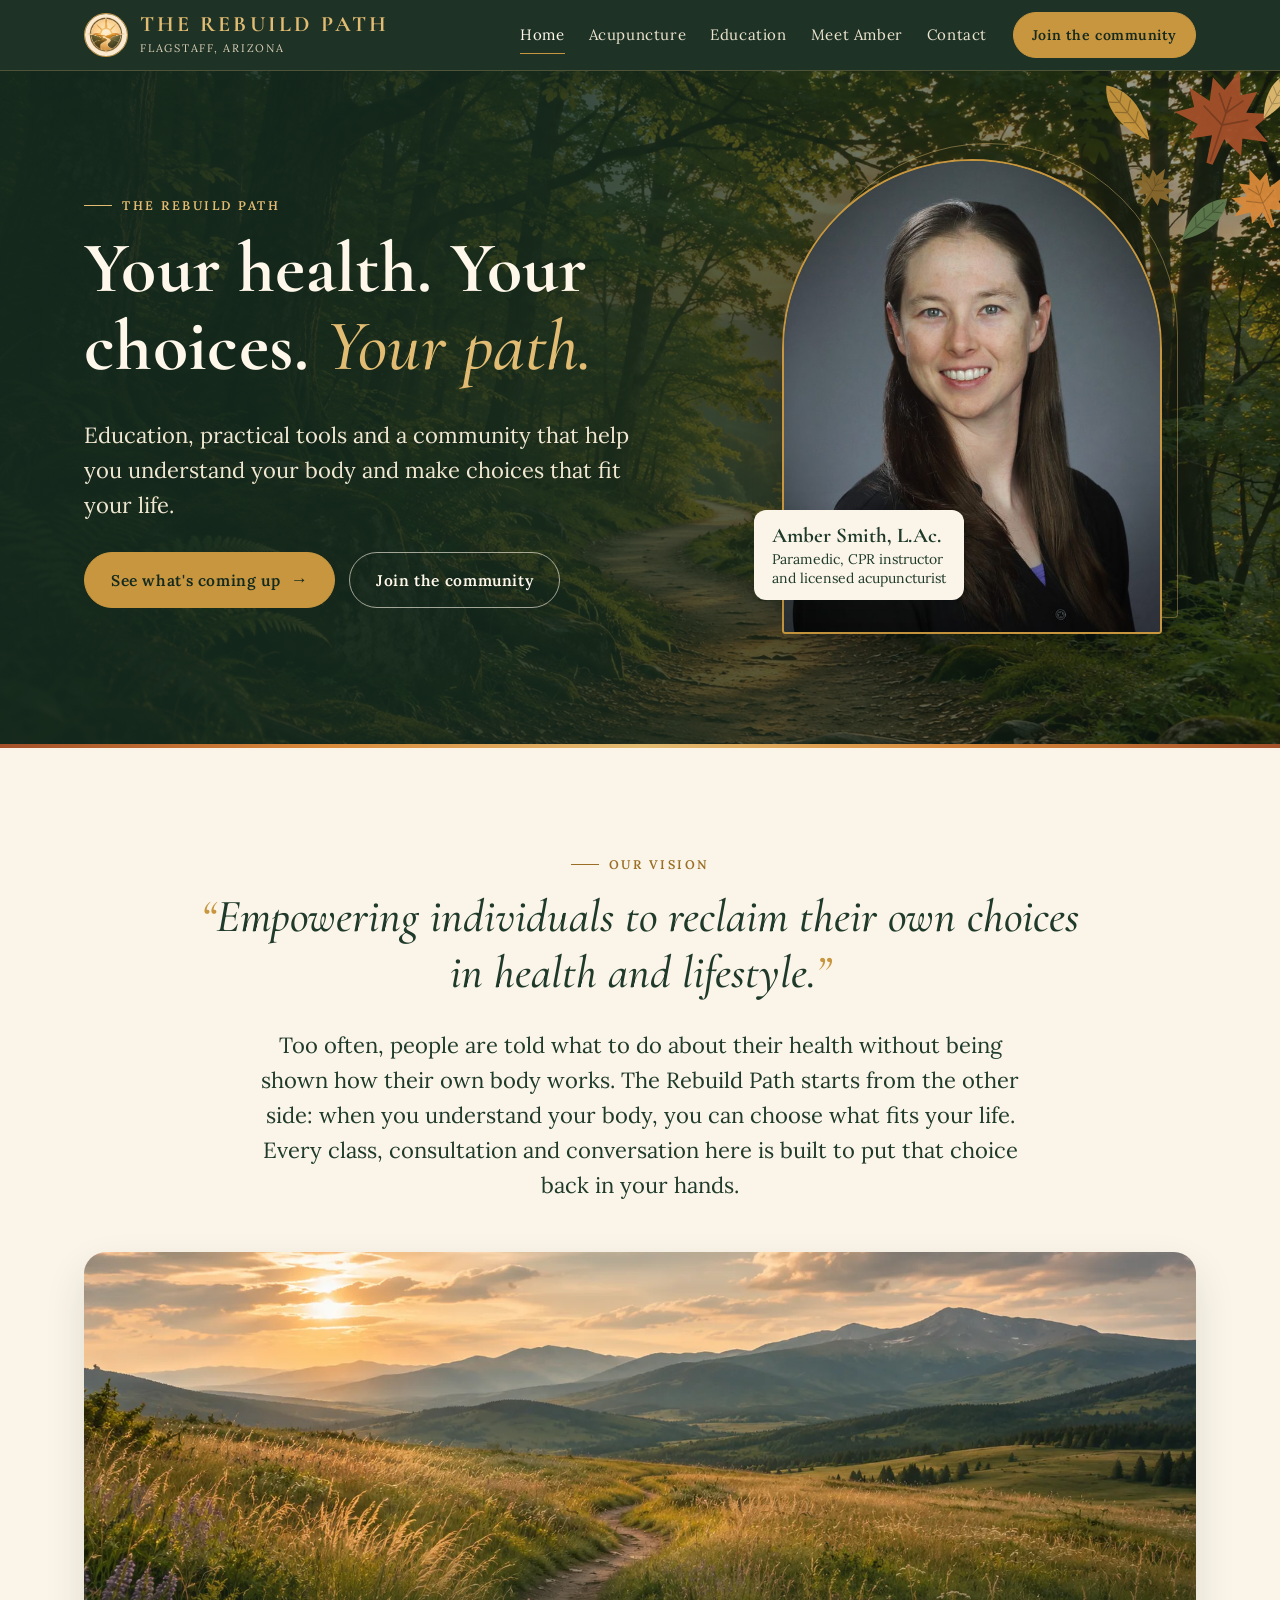
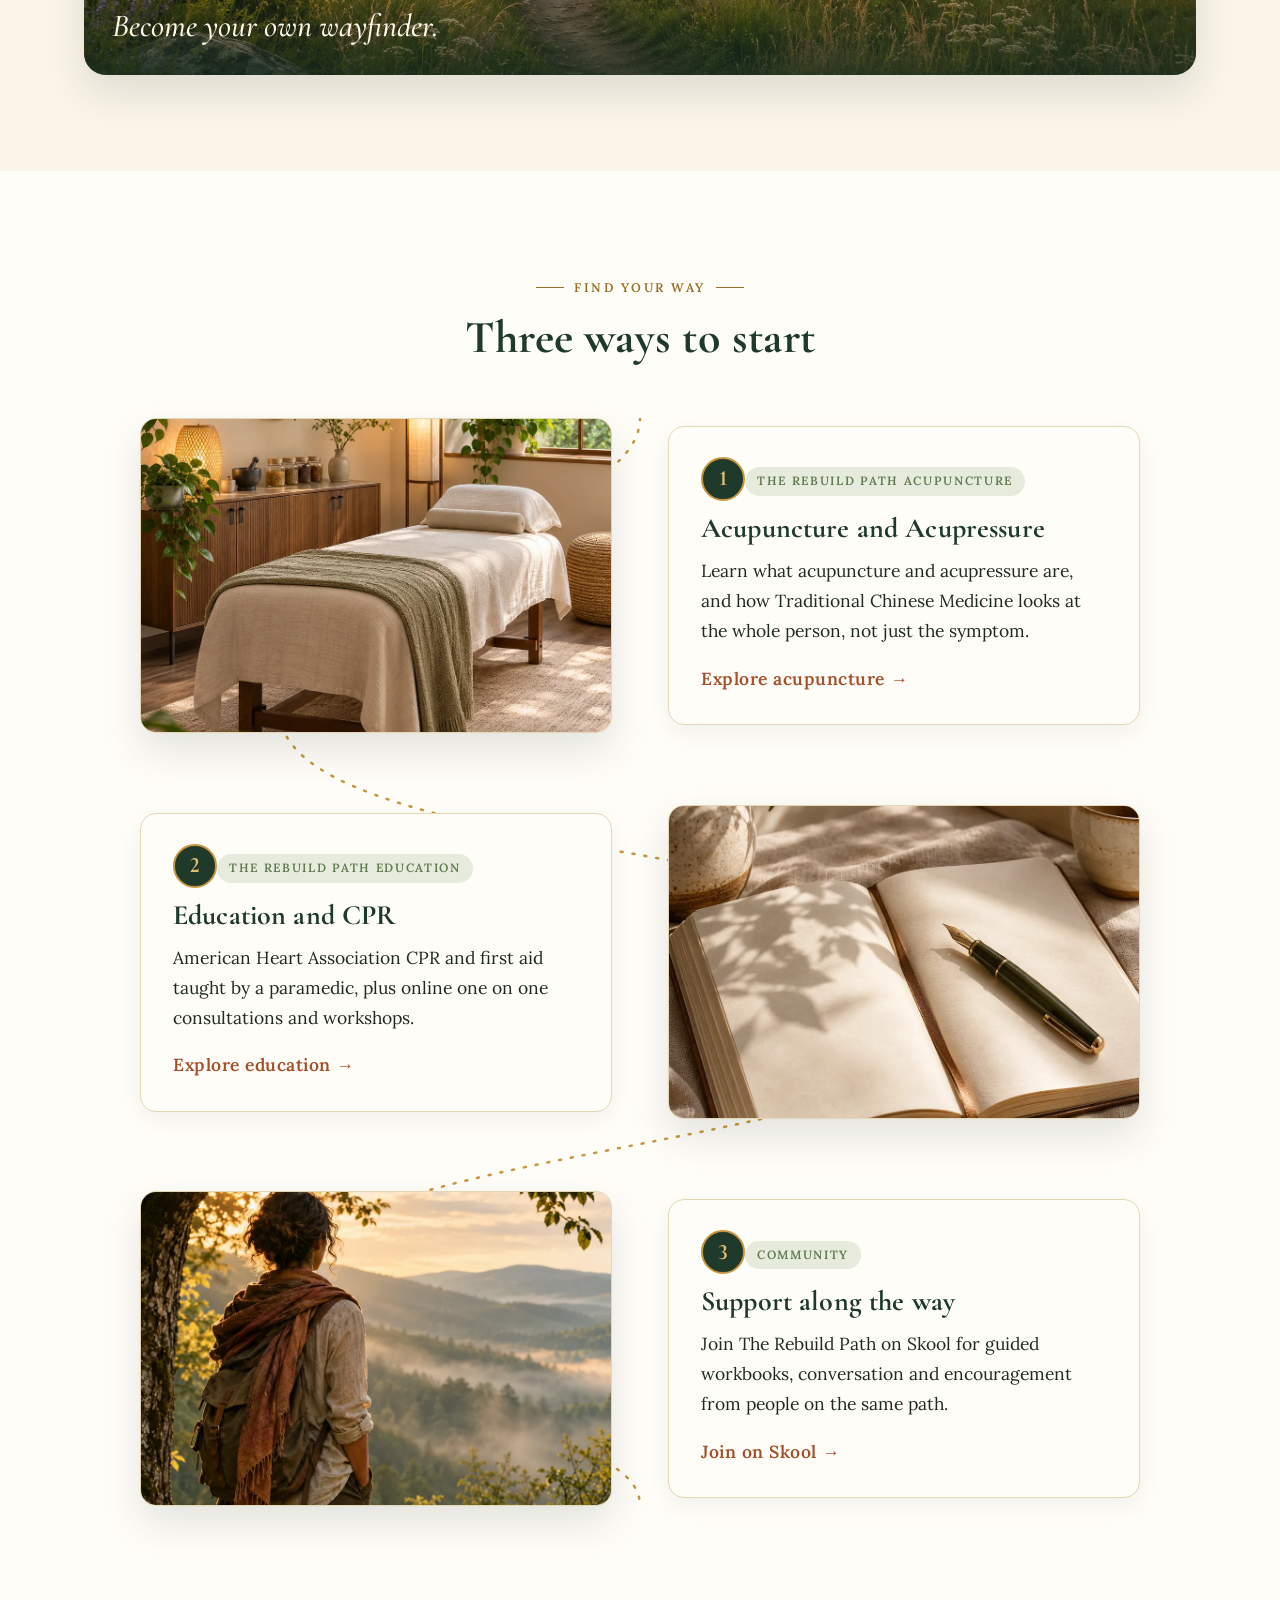
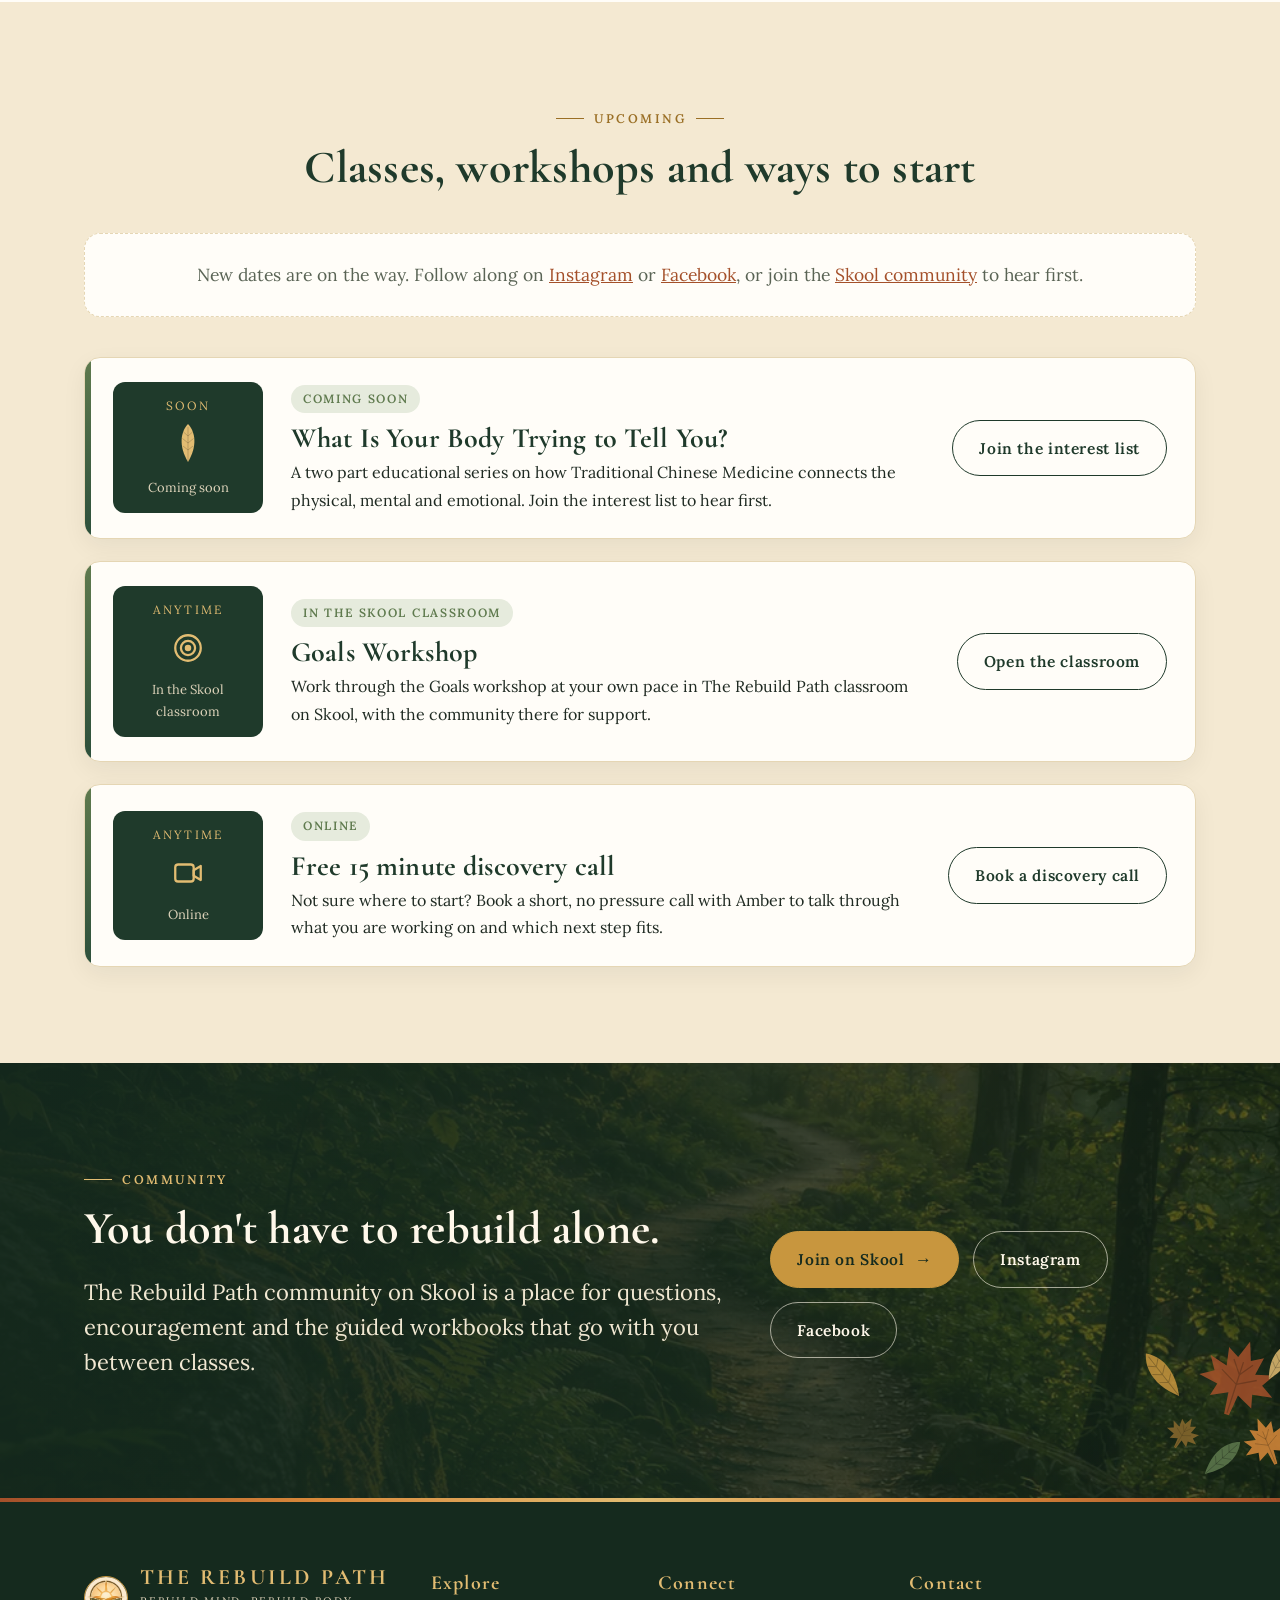
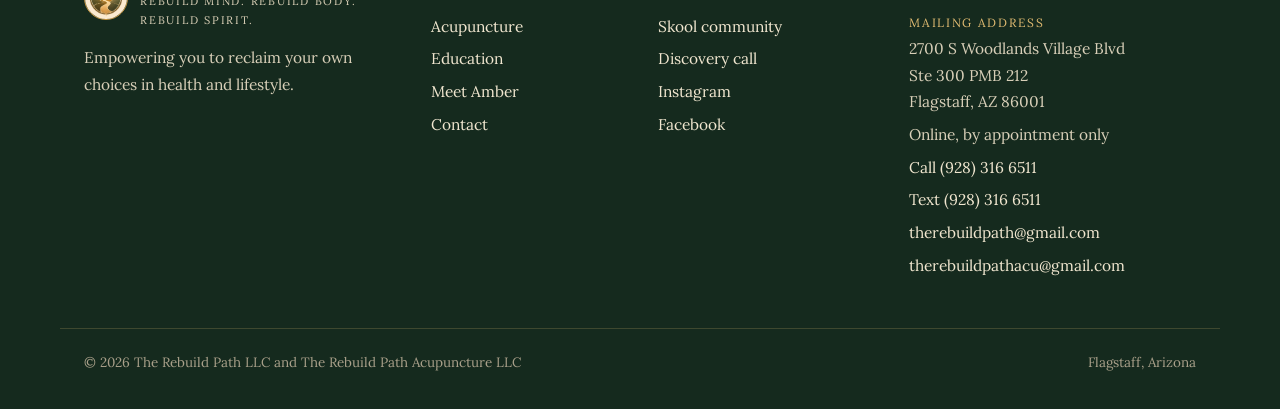
==== commit b349fd10: "Post the What Is Your Body Trying to Tell You? sneak peek with an interest list Series page goes liv" ====
--- a/public/index.html
+++ b/public/index.html
@@ -25,9 +25,9 @@
 <svg width="0" height="0" style="position:absolute" aria-hidden="true"><defs><symbol id="leaf" viewBox="0 0 40 80"><path d="M20 2 C35 18 39 46 20 78 C1 46 5 18 20 2 Z"/><path d="M20 8 V76 M20 26 L29 18 M20 26 L11 18 M20 40 L31 31 M20 40 L9 31 M20 54 L30 46 M20 54 L10 46" stroke="rgba(0,0,0,.25)" stroke-width="1.4" fill="none"/></symbol><symbol id="maple" viewBox="0 0 100 100"><path d="M50 4 L58 26 L72 18 L68 40 L90 34 L80 50 L96 60 L72 64 L76 80 L56 70 L53 96 L47 96 L44 70 L24 80 L28 64 L4 60 L20 50 L10 34 L32 40 L28 18 L42 26 Z"/><path d="M50 30 V94 M50 58 L72 46 M50 58 L28 46 M50 46 L62 30 M50 46 L38 30" stroke="rgba(0,0,0,.22)" stroke-width="1.6" fill="none"/></symbol></defs></svg>
 <header class="site">
   <div class="bar">
-    <a class="brand" href="index.html"><img src="images/logo.jpg" alt="" width="44" height="44"><span><b>THE REBUILD PATH</b><small>Flagstaff, Arizona</small></span></a>
+    <a class="brand" href="/"><img src="images/logo.jpg" alt="" width="44" height="44"><span><b>THE REBUILD PATH</b><small>Flagstaff, Arizona</small></span></a>
     <button class="menu-btn" aria-expanded="false" aria-controls="mainnav">Menu</button>
-    <nav class="main" id="mainnav" aria-label="Main"><a href="index.html" class="on" aria-current="page">Home</a><a href="acupuncture.html">Acupuncture</a><a href="education.html">Education</a><a href="about.html">Meet Amber</a><a href="contact.html">Contact</a></nav>
+    <nav class="main" id="mainnav" aria-label="Main"><a href="/" class="on" aria-current="page">Home</a><a href="/acupuncture">Acupuncture</a><a href="/education">Education</a><a href="/about">Meet Amber</a><a href="/contact">Contact</a></nav>
     <a class="btn gold small" href="https://www.skool.com/the-rebuild-path-6648/about">Join the community</a>
   </div>
 </header>
@@ -75,11 +75,11 @@
 </svg>
       <div class="stop">
         <div class="pic"><img src="images/09-acupuncture-care-ambience.webp" alt="Neutral treatment room with linens and warm natural light" width="1000" height="1250" loading="lazy" style="object-position:center 62%"></div>
-        <div class="txt"><span class="marker">1</span><p class="tag">The Rebuild Path Acupuncture</p><h3>Acupuncture and Acupressure</h3><p>Learn what acupuncture and acupressure are, and how Traditional Chinese Medicine looks at the whole person, not just the symptom.</p><a class="more" href="acupuncture.html">Explore acupuncture</a></div>
+        <div class="txt"><span class="marker">1</span><p class="tag">The Rebuild Path Acupuncture</p><h3>Acupuncture and Acupressure</h3><p>Learn what acupuncture and acupressure are, and how Traditional Chinese Medicine looks at the whole person, not just the symptom.</p><a class="more" href="/acupuncture">Explore acupuncture</a></div>
       </div>
       <div class="stop flip">
         <div class="pic"><img src="images/07-education-learning-journal.webp" alt="Open blank journal, fountain pen, tea, and botanical shadows" width="1000" height="1250" loading="lazy" style="object-position:center 60%"></div>
-        <div class="txt"><span class="marker">2</span><p class="tag">The Rebuild Path Education</p><h3>Education and CPR</h3><p>American Heart Association CPR and first aid taught by a paramedic, plus online one on one consultations and workshops.</p><a class="more" href="education.html">Explore education</a></div>
+        <div class="txt"><span class="marker">2</span><p class="tag">The Rebuild Path Education</p><h3>Education and CPR</h3><p>American Heart Association CPR and first aid taught by a paramedic, plus online one on one consultations and workshops.</p><a class="more" href="/education">Explore education</a></div>
       </div>
       <div class="stop">
         <div class="pic"><img src="images/06-personal-growth-overlook.webp" alt="Person viewed from behind looking over a mountain valley" width="1000" height="1250" loading="lazy" style="object-position:center 35%"></div>
@@ -99,6 +99,10 @@
 </article>
 <p class="empty" data-empty hidden>New dates are on the way. Follow along on <a href="https://www.instagram.com/therebuildpath/">Instagram</a> or <a href="https://www.facebook.com/profile.php?id=61582631524025">Facebook</a>, or join the <a href="https://www.skool.com/the-rebuild-path-6648/about">Skool community</a> to hear first.</p>
 <article class="event ongoing">
+  <div class="date"><small>Soon</small><b><svg viewBox="0 0 40 80" width="22" height="40" aria-hidden="true"><use href="#leaf" fill="#E2BC72"/></svg></b><span>Coming soon</span></div>
+  <div><p class="tag">Coming soon</p><h3>What Is Your Body Trying to Tell You?</h3><p>A two part educational series on how Traditional Chinese Medicine connects the physical, mental and emotional. Join the interest list to hear first.</p></div>
+  <div><a class="btn ghost" href="/your-body#register">Join the interest list</a></div>
+</article><article class="event ongoing">
   <div class="date"><small>Anytime</small><b><svg viewBox="0 0 24 24" width="34" height="34" fill="none" stroke="#E2BC72" stroke-width="1.6"><circle cx="12" cy="12" r="9"/><circle cx="12" cy="12" r="5"/><circle cx="12" cy="12" r="1.5" fill="#E2BC72"/></svg></b><span>In the Skool classroom</span></div>
   <div><p class="tag">In the Skool classroom</p><h3>Goals Workshop</h3><p>Work through the Goals workshop at your own pace in The Rebuild Path classroom on Skool, with the community there for support.</p></div>
   <div><a class="btn ghost" href="https://www.skool.com/the-rebuild-path-6648/classroom">Open the classroom</a></div>
@@ -131,10 +135,10 @@
 <footer class="site">
   <div class="wrap foot">
     <div>
-      <a class="brand" href="index.html"><img src="images/logo.jpg" alt="" width="44" height="44"><span><b>THE REBUILD PATH</b><small>Rebuild Mind. Rebuild Body. Rebuild Spirit.</small></span></a>
+      <a class="brand" href="/"><img src="images/logo.jpg" alt="" width="44" height="44"><span><b>THE REBUILD PATH</b><small>Rebuild Mind. Rebuild Body. Rebuild Spirit.</small></span></a>
       <p>Empowering you to reclaim your own choices in health and lifestyle.</p>
     </div>
-    <div><h4>Explore</h4><p><a href="acupuncture.html">Acupuncture</a></p><p><a href="education.html">Education</a></p><p><a href="about.html">Meet Amber</a></p><p><a href="contact.html">Contact</a></p></div>
+    <div><h4>Explore</h4><p><a href="/acupuncture">Acupuncture</a></p><p><a href="/education">Education</a></p><p><a href="/about">Meet Amber</a></p><p><a href="/contact">Contact</a></p></div>
     <div><h4>Connect</h4><p><a href="https://www.skool.com/the-rebuild-path-6648/about">Skool community</a></p><p><a href="https://calendly.com/ambersmith2008/discovery">Discovery call</a></p><p><a href="https://www.instagram.com/therebuildpath/">Instagram</a></p><p><a href="https://www.facebook.com/profile.php?id=61582631524025">Facebook</a></p></div>
     <div><h4>Contact</h4><p class="lbl">Mailing address</p><p>2700 S Woodlands Village Blvd<br>Ste 300 PMB 212<br>Flagstaff, AZ 86001</p><p>Online, by appointment only</p><p><a href="tel:+19283166511">Call (928) 316 6511</a></p><p><a href="sms:+19283166511">Text (928) 316 6511</a></p><p><a href="mailto:therebuildpath@gmail.com">therebuildpath@gmail.com</a></p><p><a href="mailto:therebuildpathacu@gmail.com">therebuildpathacu@gmail.com</a></p></div>
   </div>
@@ -151,6 +155,22 @@
     if(!left){var e=box.querySelector('[data-empty]'); if(e) e.hidden=false;}
   });
   document.querySelectorAll('section[data-ends]').forEach(function(sec){if(Date.parse(sec.getAttribute('data-ends'))<now) sec.remove();});
+  document.querySelectorAll('form[data-ajax]').forEach(function(f){
+    if(!window.fetch) return;
+    var st=f.querySelector('.form-status'), er=f.querySelector('.form-error'), btn=f.querySelector('button[type=submit]'), label=btn.textContent, done=document.getElementById(f.getAttribute('data-done'));
+    f.addEventListener('submit',function(e){
+      e.preventDefault();
+      if(f._honey&&f._honey.value) return;
+      btn.disabled=true; btn.textContent='Sending, one moment'; if(er) er.hidden=true;
+      st.hidden=false; st.textContent=f.getAttribute('data-sending')||'Sending. This can take up to 30 seconds.';
+      var data={}; new FormData(f).forEach(function(v,k){data[k]=v;});
+      var ctl=window.AbortController?new AbortController():null; var t=setTimeout(function(){if(ctl)ctl.abort();},45000);
+      fetch(f.getAttribute('data-ajax'),{method:'POST',headers:{'Content-Type':'application/json','Accept':'application/json'},body:JSON.stringify(data),signal:ctl?ctl.signal:undefined})
+        .then(function(r){return r.json().catch(function(){return {};}).then(function(j){return {ok:r.ok,j:j};});})
+        .then(function(res){clearTimeout(t); if(res.ok&&String(res.j.success)!=='false'){f.hidden=true; if(done){done.hidden=false; done.focus();}} else {throw new Error('not sent');}})
+        .catch(function(){clearTimeout(t); btn.disabled=false; btn.textContent=label; st.hidden=true; if(er) er.hidden=false;});
+    });
+  });
   var b=document.querySelector('.menu-btn'), n=document.querySelector('nav.main');
   if(b&&n){b.addEventListener('click',function(){var o=n.classList.toggle('open');b.setAttribute('aria-expanded',o);});}
 })();
--- a/public/styles.css
+++ b/public/styles.css
@@ -248,3 +248,42 @@
   nav.main a{padding:12px 0;border-bottom:1px solid rgba(255,255,255,.08)}
   .menu-btn{display:inline-flex;background:none;border:1.5px solid rgba(226,188,114,.6);color:#FFF8EA;border-radius:999px;padding:8px 14px;font:inherit;font-size:14px;cursor:pointer}
 }
+.form-status{margin:16px 0 0;padding:12px 16px;border-radius:12px;background:var(--sage);border-left:4px solid var(--moss);font-size:15.5px}
+.form-status.error{background:#FAEBDD;border-left-color:var(--rust)}
+.form button[disabled]{opacity:.75;cursor:progress}
+.form-done{background:var(--page);border:1px solid var(--gold);border-radius:22px;padding:40px 34px;box-shadow:var(--shadow)}
+.form-done h2{font-size:clamp(28px,3vw,36px)}
+.page-head.photo.light{background:linear-gradient(90deg,rgba(21,42,30,.9) 0%,rgba(21,42,30,.66) 38%,rgba(21,42,30,.15) 72%,rgba(21,42,30,0) 100%),var(--bg) center 24%/cover no-repeat}
+@media (max-width:900px){.page-head.photo.light{background:linear-gradient(180deg,rgba(21,42,30,.35) 0%,rgba(21,42,30,.8) 55%,rgba(21,42,30,.9) 100%),var(--bg) center 30%/cover no-repeat}}
+
+/* inflammation series */
+.infl-hero{padding:84px 0 96px;overflow:hidden}
+.infl-hero .wrap{display:grid;grid-template-columns:1.1fr .9fr;gap:56px;align-items:center}
+.infl-hero h1{font-size:clamp(38px,5vw,60px)}
+.infl-flag{display:inline-block;margin-top:18px;border:1px solid var(--gold);color:var(--gold-light);border-radius:999px;padding:8px 18px;font-size:14px;letter-spacing:.08em;text-transform:uppercase}
+.infl-photo{border-radius:999px 999px 18px 18px;overflow:hidden;border:2px solid var(--gold);box-shadow:0 30px 60px rgba(0,0,0,.35);aspect-ratio:4/5;width:min(380px,100%);justify-self:center;background:var(--forest2)}
+.infl-photo img,.infl-photo svg{width:100%;height:100%;object-fit:cover;display:block}
+.infl-intro{text-align:center}
+.infl-intro .infl-q{font-family:var(--display);font-style:italic;font-weight:500;font-size:clamp(26px,3vw,34px);color:var(--rust);margin:6px 0 22px}
+.infl-themes{display:grid;grid-template-columns:repeat(3,1fr);gap:22px}
+.infl-theme{background:var(--page);border:1px solid var(--line);border-radius:var(--radius);padding:30px 28px;border-top:5px solid var(--moss);box-shadow:0 8px 24px rgba(21,42,30,.06)}
+.infl-theme.mind{border-top-color:var(--gold)}
+.infl-theme.heart{border-top-color:var(--rust)}
+.infl-theme .ico{width:50px;height:50px;border-radius:50%;background:var(--sage);display:flex;align-items:center;justify-content:center;margin-bottom:14px}
+.infl-theme .ico svg{width:26px;height:26px}
+.infl-theme h3{font-size:27px}
+.infl-theme p{font-size:16px;color:var(--muted)}
+.infl-theme ul.ticks li{font-size:16px}
+.infl-parts{display:grid;grid-template-columns:1fr 1fr;gap:22px}
+.infl-part{background:var(--page);border:1px solid var(--line);border-radius:var(--radius);padding:28px}
+.infl-part .meta{display:flex;flex-wrap:wrap;gap:6px 16px;font-size:15px;color:var(--muted);margin:4px 0 10px}
+.infl-buy{display:flex;align-items:center;justify-content:space-between;gap:16px;margin-top:18px}
+@media (max-width:900px){.infl-hero .wrap,.infl-themes,.infl-parts{grid-template-columns:1fr}.infl-photo{width:min(300px,82%)}}
+.infl-hero{position:relative}
+.infl-hero .leafs{right:-30px;top:-20px;width:300px;height:240px;opacity:.95}
+@media (max-width:900px){.infl-hero .leafs{width:170px;height:140px;right:-40px;top:-10px;opacity:.7}}
+.interest{max-width:520px;margin:30px auto 0;text-align:left}
+.interest .form h3{font-size:28px;margin-bottom:4px}
+.interest .form>p{font-size:16px}
+.interest .form-done{text-align:center}
+.interest .form-done h3{font-size:28px}
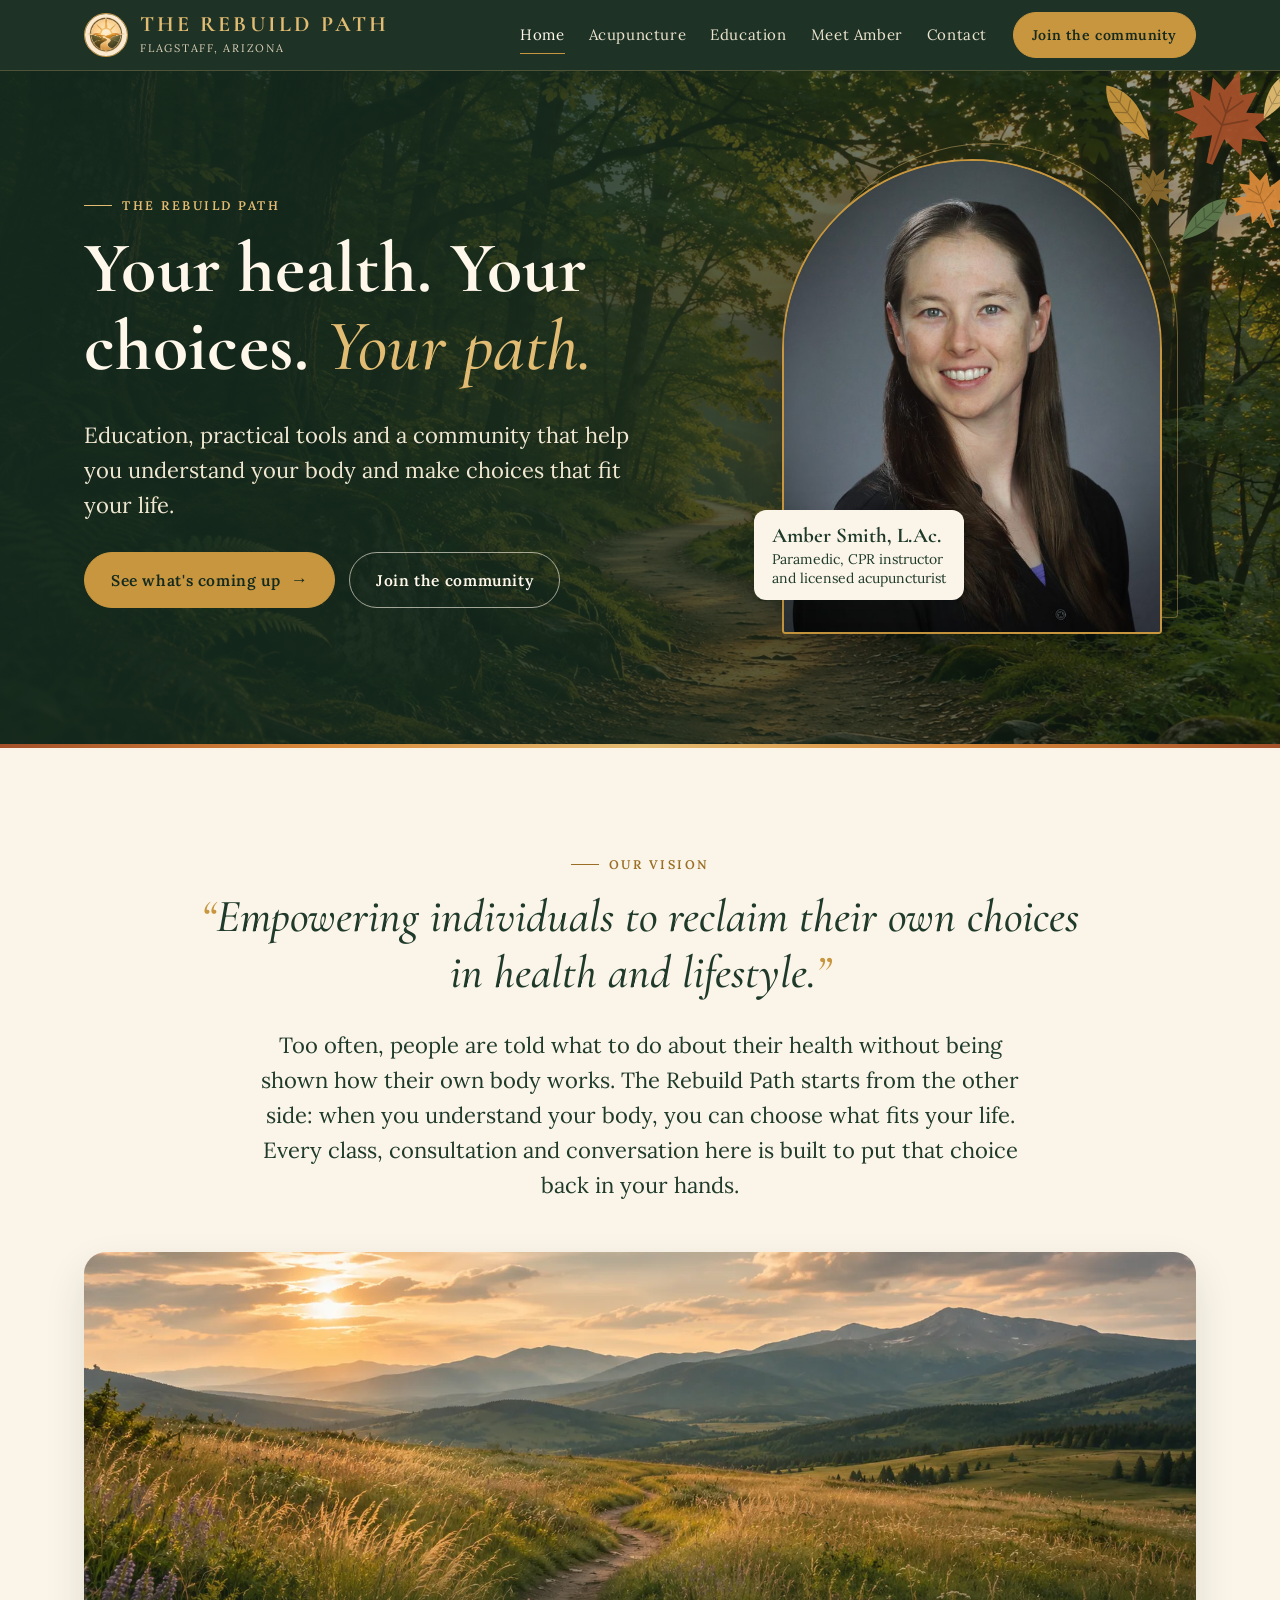
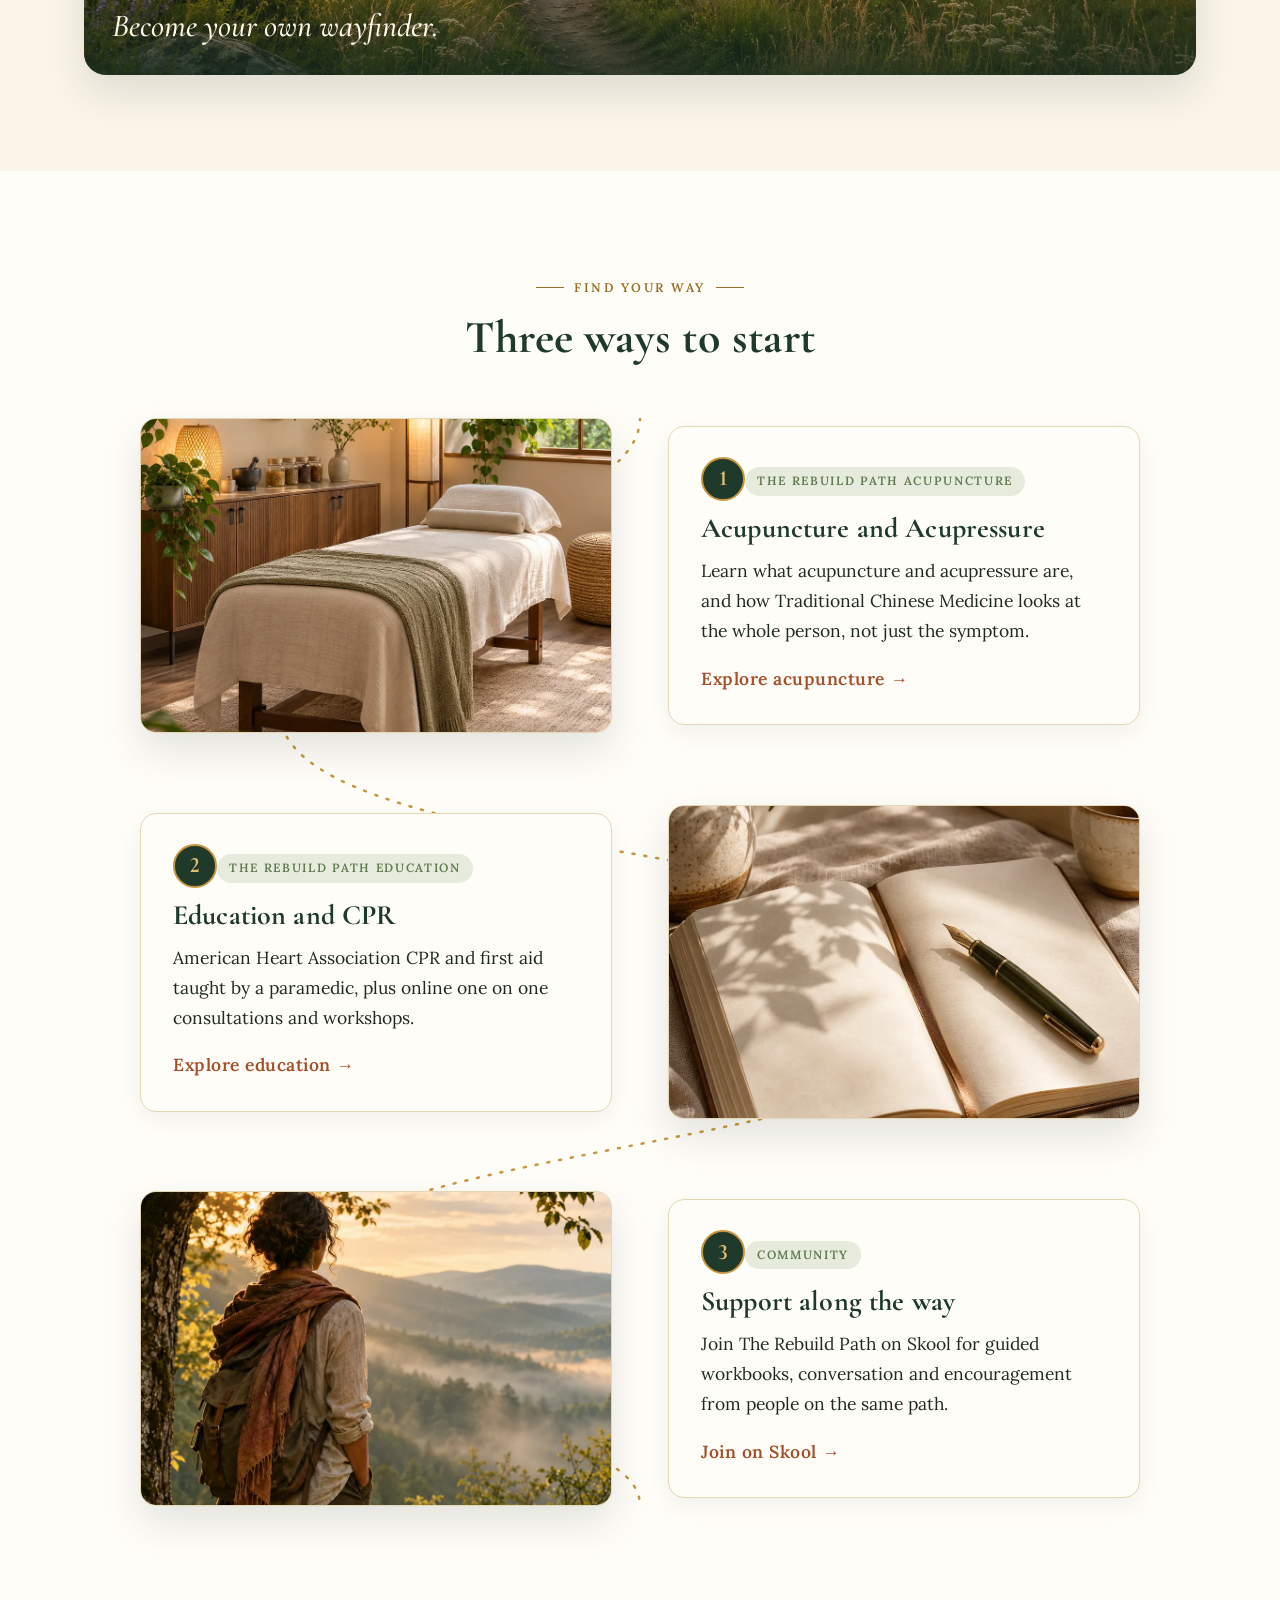
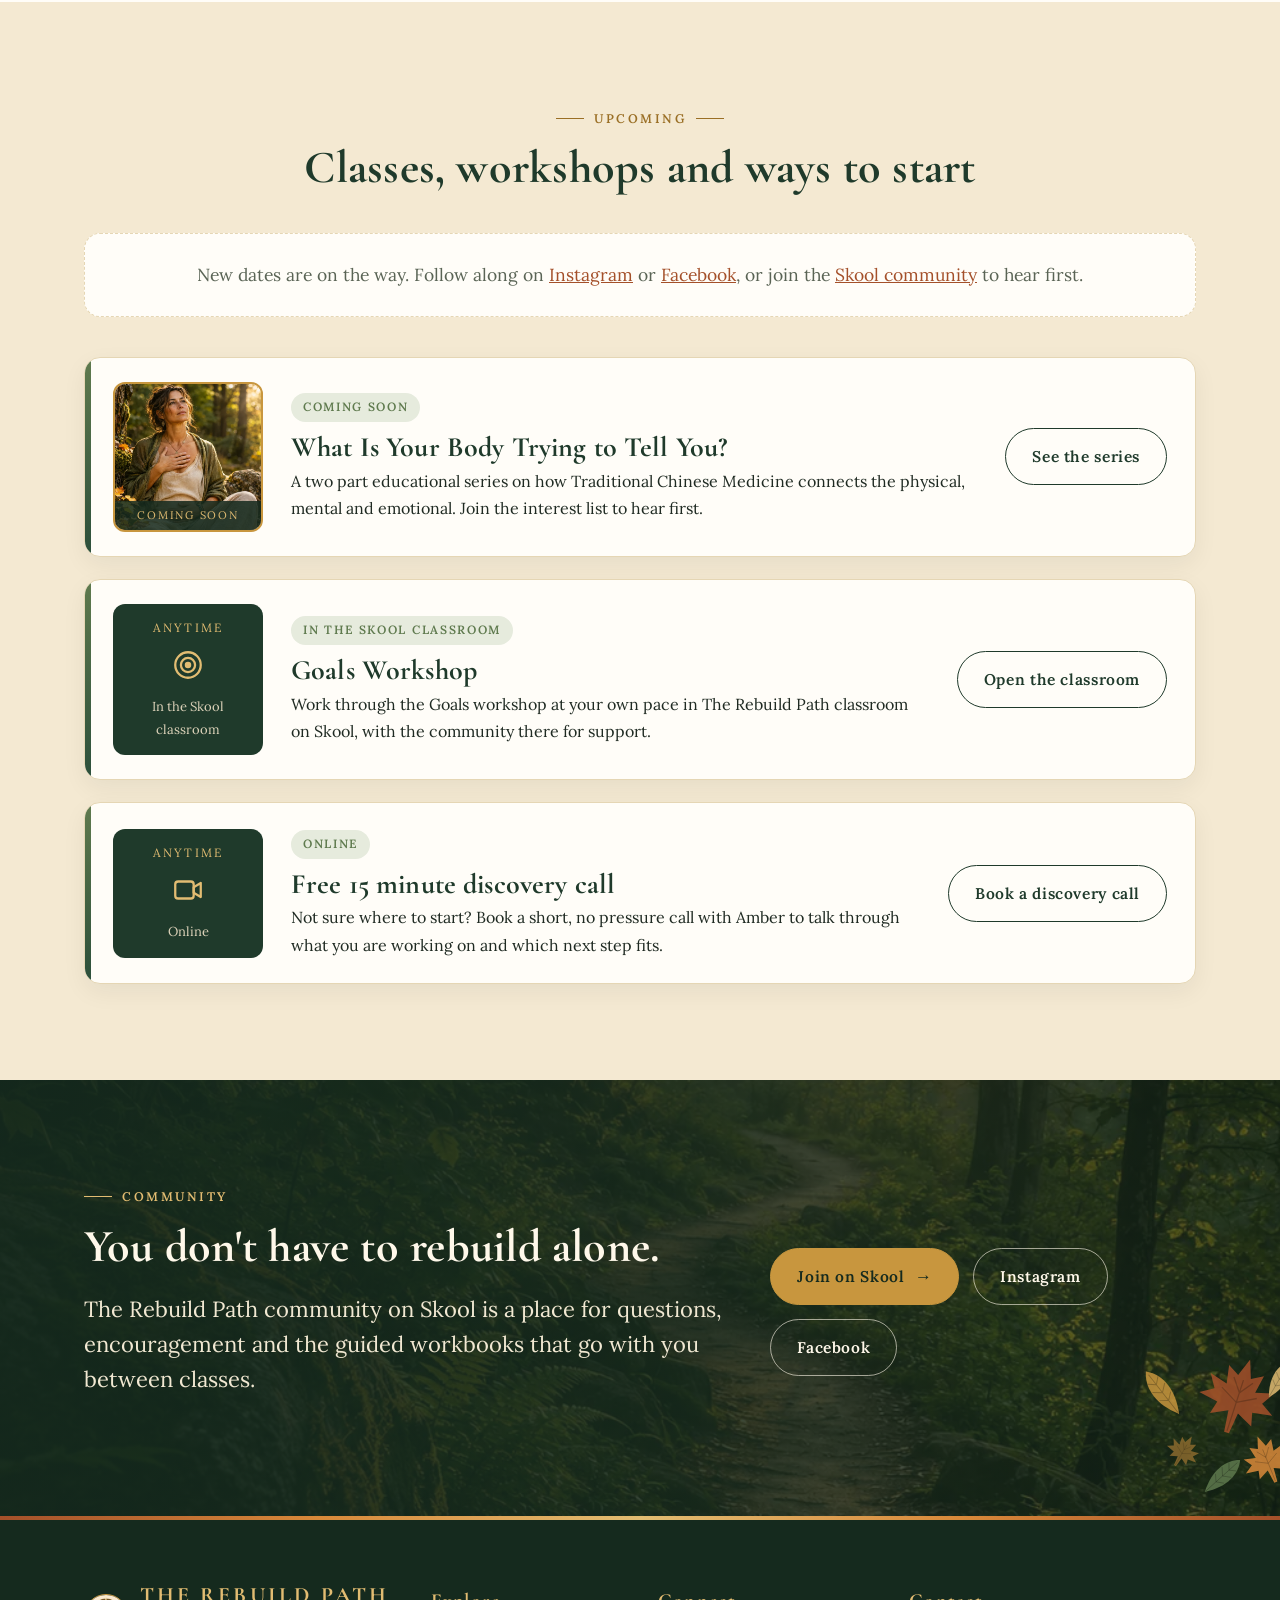
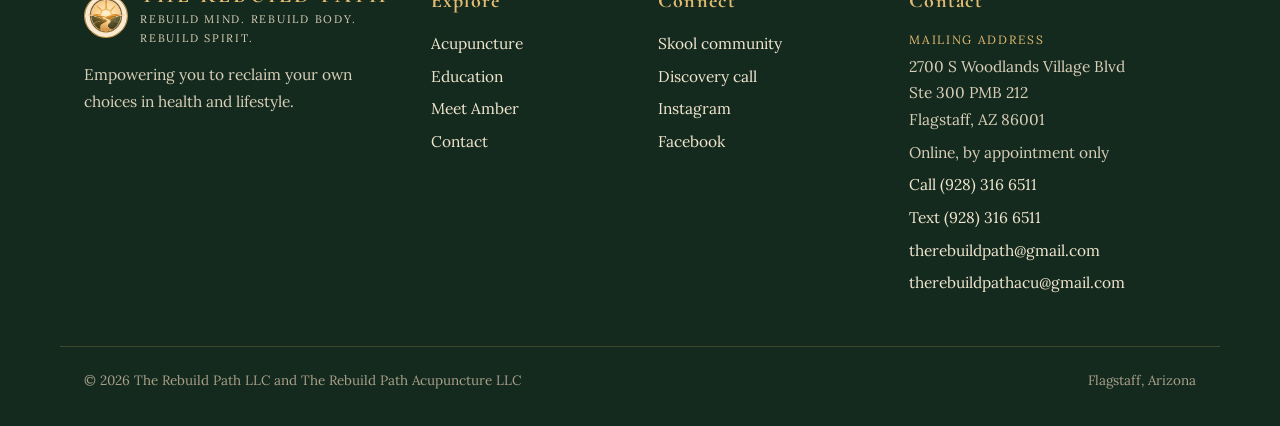
==== commit 15e40ba1: "Series card: image, title and button open the series page Co-Authored-By: Claude Opus 5.5 <noreply@a" ====
--- a/public/index.html
+++ b/public/index.html
@@ -99,9 +99,9 @@
 </article>
 <p class="empty" data-empty hidden>New dates are on the way. Follow along on <a href="https://www.instagram.com/therebuildpath/">Instagram</a> or <a href="https://www.facebook.com/profile.php?id=61582631524025">Facebook</a>, or join the <a href="https://www.skool.com/the-rebuild-path-6648/about">Skool community</a> to hear first.</p>
 <article class="event ongoing">
-  <div class="date"><small>Soon</small><b><svg viewBox="0 0 40 80" width="22" height="40" aria-hidden="true"><use href="#leaf" fill="#E2BC72"/></svg></b><span>Coming soon</span></div>
-  <div><p class="tag">Coming soon</p><h3>What Is Your Body Trying to Tell You?</h3><p>A two part educational series on how Traditional Chinese Medicine connects the physical, mental and emotional. Join the interest list to hear first.</p></div>
-  <div><a class="btn ghost" href="/your-body#register">Join the interest list</a></div>
+  <a class="thumb" href="/your-body" aria-label="What Is Your Body Trying to Tell You?"><img src="images/series-meditation.webp" alt="" loading="lazy"><span>Coming soon</span></a>
+  <div><p class="tag">Coming soon</p><h3><a class="plain" href="/your-body">What Is Your Body Trying to Tell You?</a></h3><p>A two part educational series on how Traditional Chinese Medicine connects the physical, mental and emotional. Join the interest list to hear first.</p></div>
+  <div><a class="btn ghost" href="/your-body">See the series</a></div>
 </article><article class="event ongoing">
   <div class="date"><small>Anytime</small><b><svg viewBox="0 0 24 24" width="34" height="34" fill="none" stroke="#E2BC72" stroke-width="1.6"><circle cx="12" cy="12" r="9"/><circle cx="12" cy="12" r="5"/><circle cx="12" cy="12" r="1.5" fill="#E2BC72"/></svg></b><span>In the Skool classroom</span></div>
   <div><p class="tag">In the Skool classroom</p><h3>Goals Workshop</h3><p>Work through the Goals workshop at your own pace in The Rebuild Path classroom on Skool, with the community there for support.</p></div>
@@ -171,6 +171,9 @@
         .catch(function(){clearTimeout(t); btn.disabled=false; btn.textContent=label; st.hidden=true; if(er) er.hidden=false;});
     });
   });
+  window.addEventListener('load',function(){
+    if(location.hash.length>1){var el=document.getElementById(location.hash.slice(1)); if(el){var go=function(){el.scrollIntoView({block:'start',behavior:'instant'});}; setTimeout(go,60); setTimeout(go,600);}}
+  });
   var b=document.querySelector('.menu-btn'), n=document.querySelector('nav.main');
   if(b&&n){b.addEventListener('click',function(){var o=n.classList.toggle('open');b.setAttribute('aria-expanded',o);});}
 })();
--- a/public/styles.css
+++ b/public/styles.css
@@ -287,3 +287,14 @@
 .interest .form>p{font-size:16px}
 .interest .form-done{text-align:center}
 .interest .form-done h3{font-size:28px}
+section[id]{scroll-margin-top:84px}
+.infl-theme{text-align:center}
+.infl-theme .ico{margin:0 auto 14px}
+.infl-theme p{font-size:17px;color:var(--ink);margin:0}
+.event .thumb{display:block;position:relative;width:150px;aspect-ratio:1/1;border-radius:12px;overflow:hidden;border:2px solid var(--gold)}
+.event .thumb img{width:100%;height:100%;object-fit:cover;object-position:center 18%;transition:transform .3s ease}
+.event .thumb:hover img{transform:scale(1.04)}
+.event .thumb span{position:absolute;left:0;right:0;bottom:0;background:rgba(21,42,30,.85);color:var(--gold-light);font-size:11px;letter-spacing:.16em;text-transform:uppercase;text-align:center;padding:5px 4px}
+a.plain{color:inherit;text-decoration:none}
+a.plain:hover{color:var(--rust)}
+@media (max-width:900px){.event .thumb{width:100%;max-width:340px;aspect-ratio:16/10}}
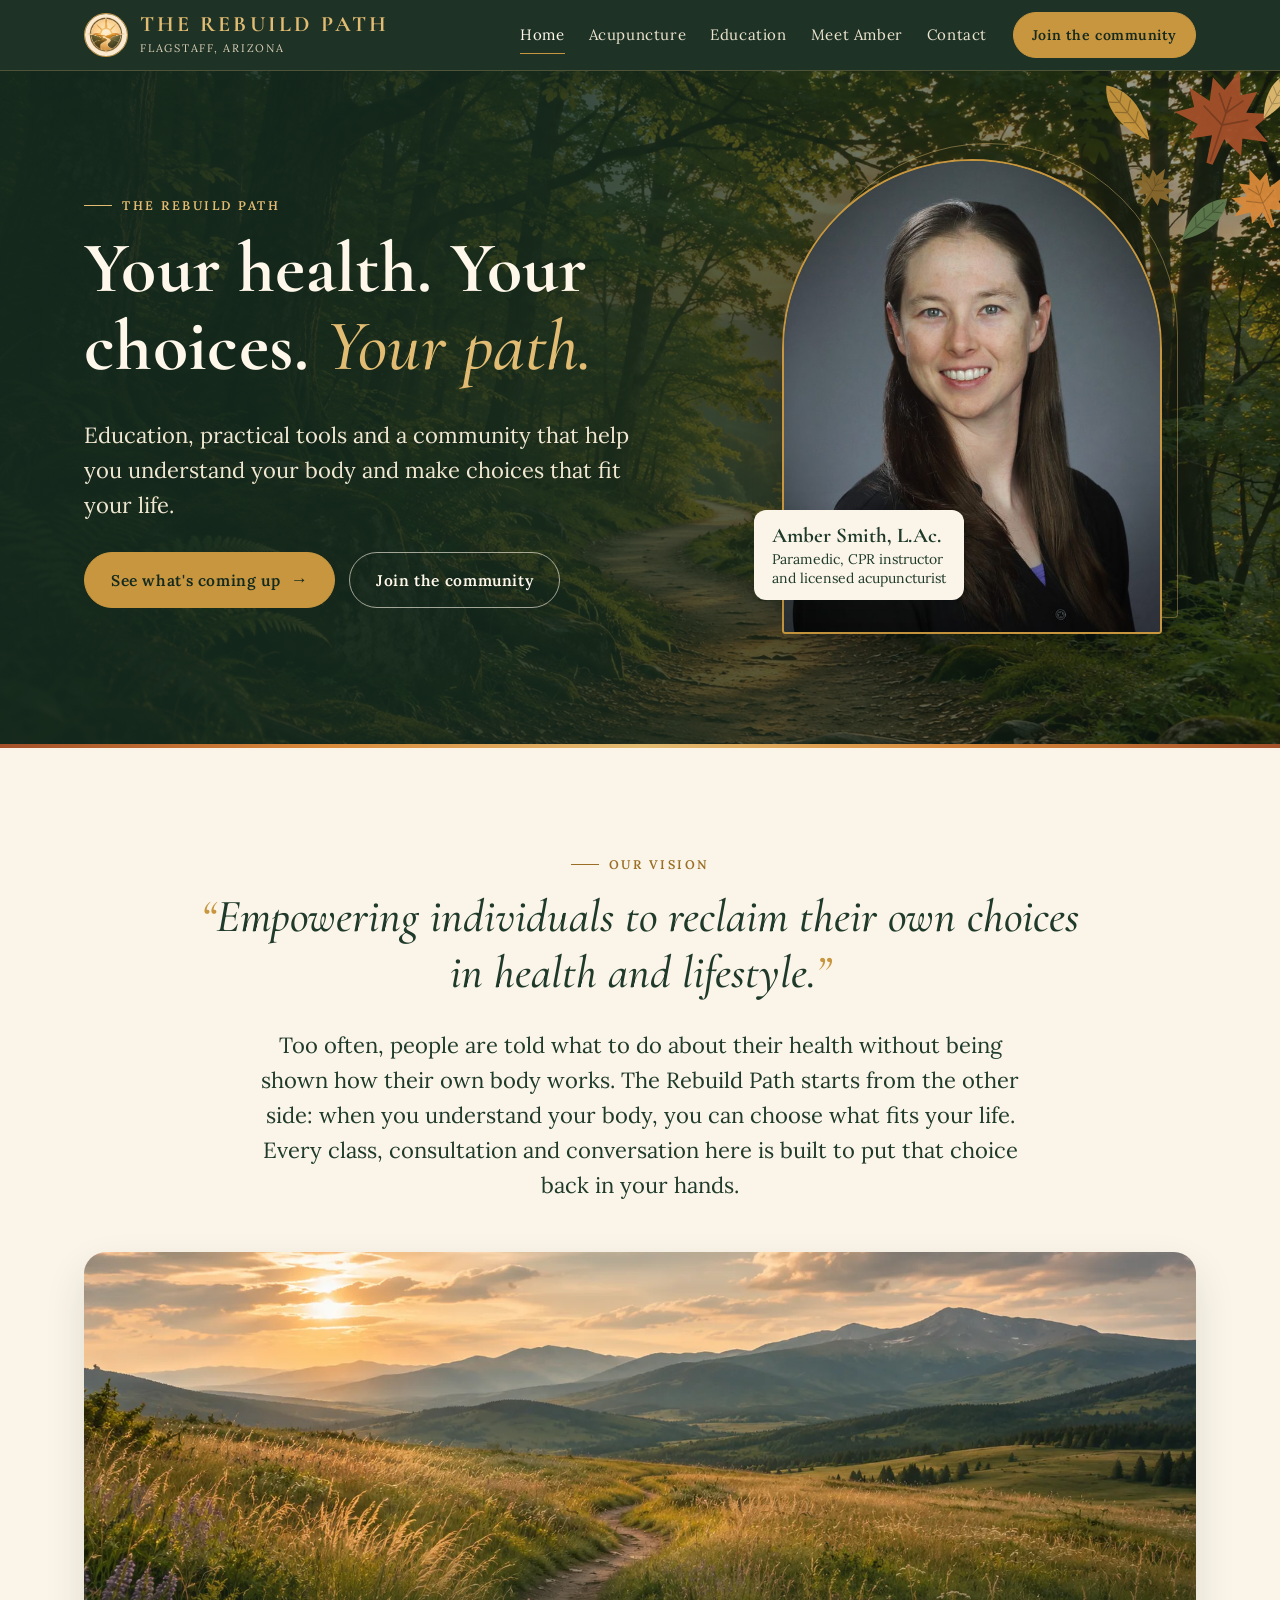
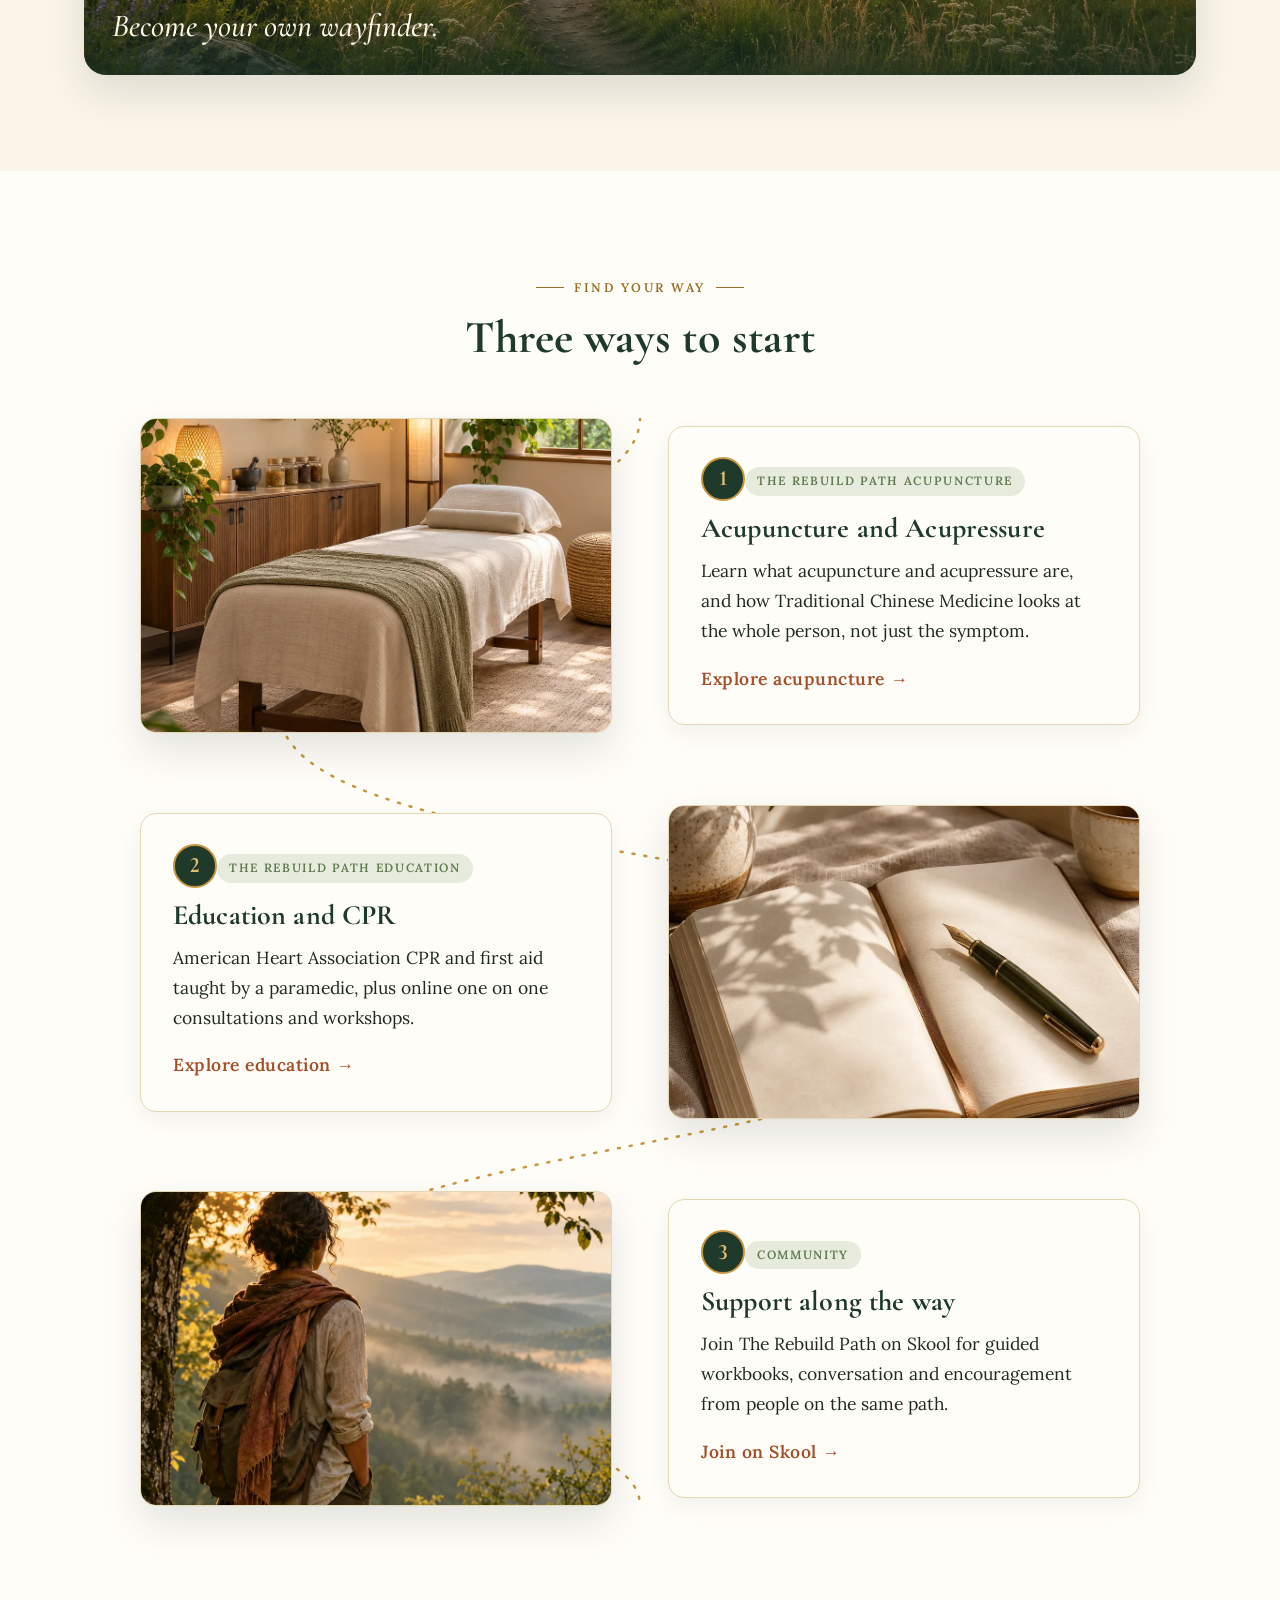
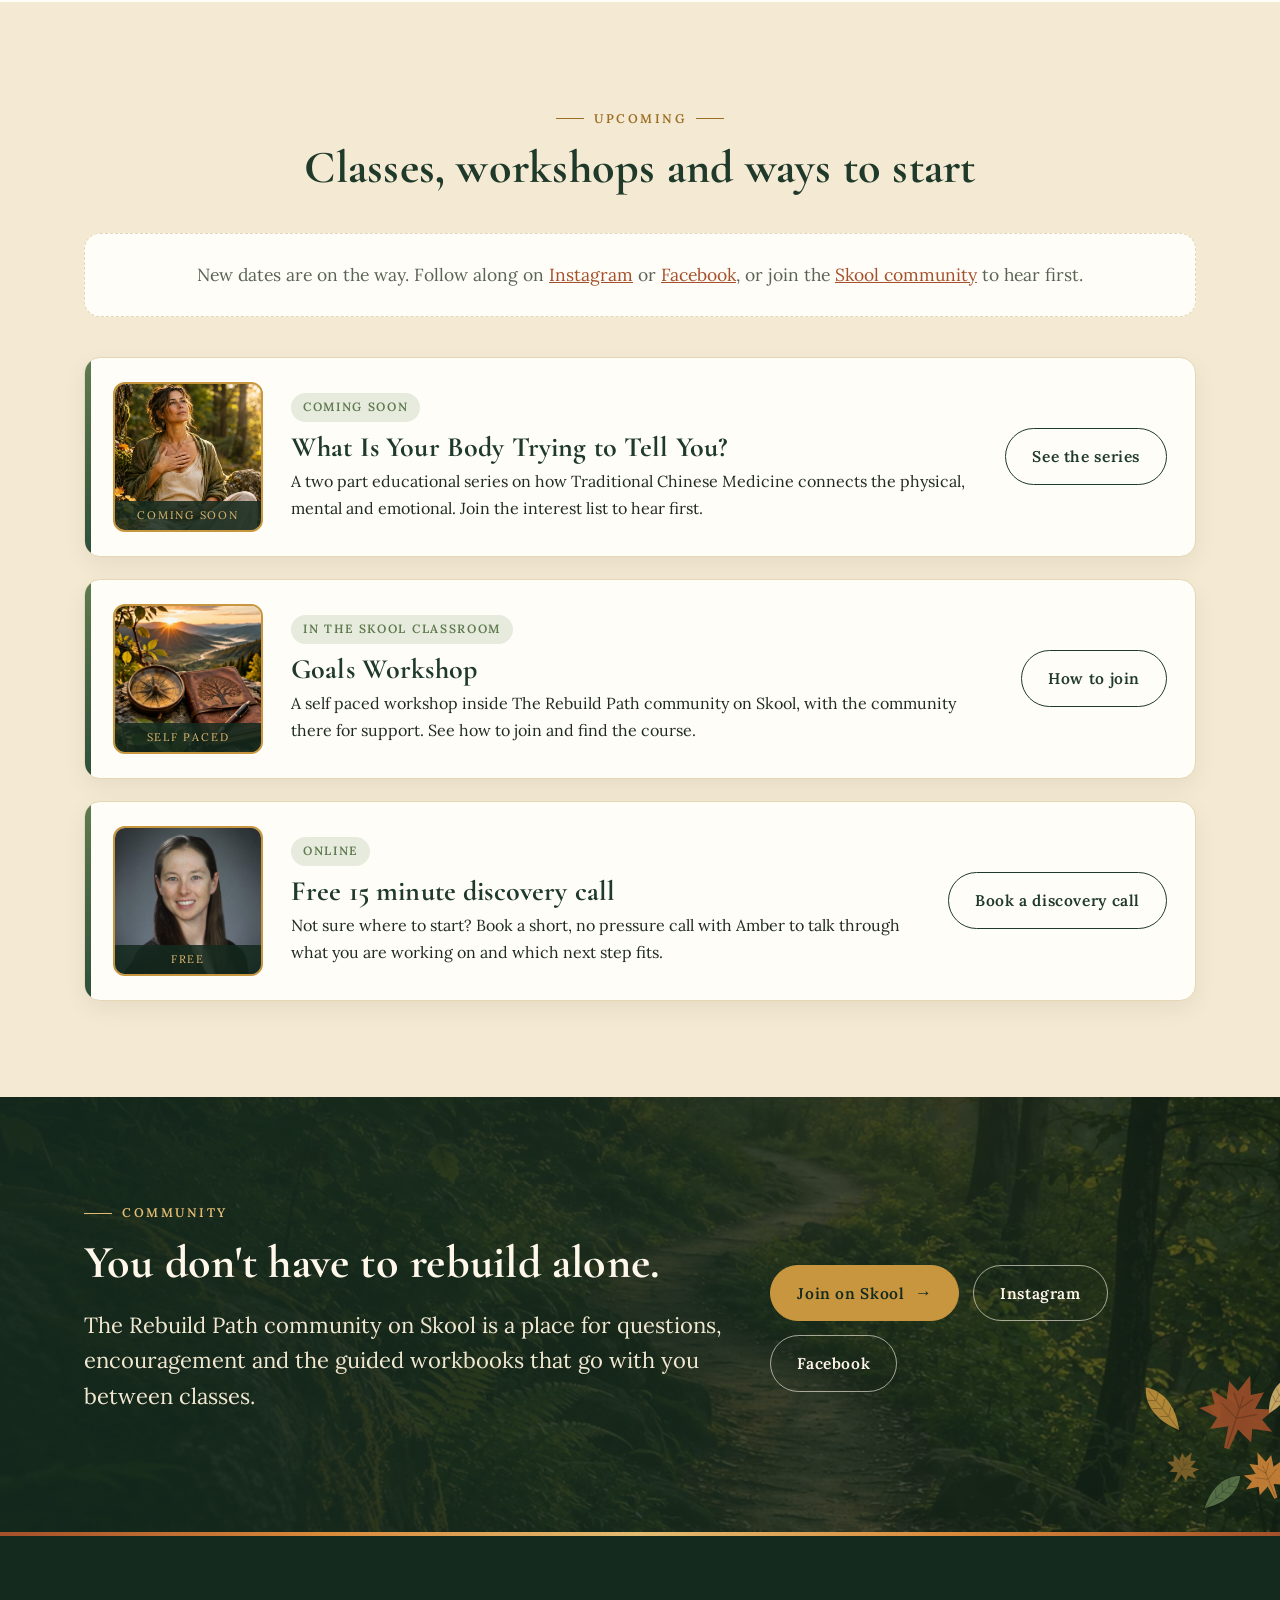
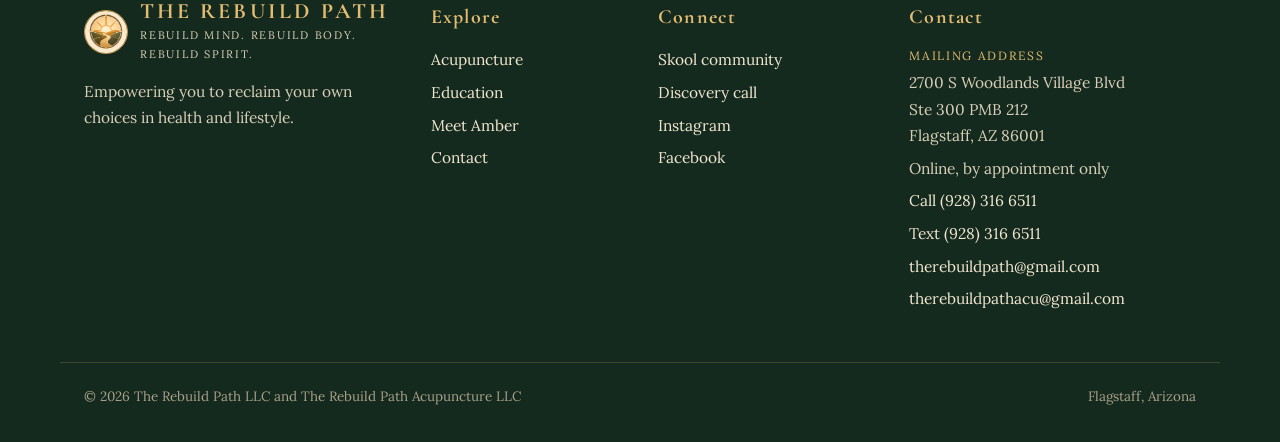
==== commit ed2ed9bf: "Pictures on every offer card; Goals Workshop section with how to join Co-Authored-By: Claude Opus 5." ====
--- a/public/index.html
+++ b/public/index.html
@@ -99,16 +99,16 @@
 </article>
 <p class="empty" data-empty hidden>New dates are on the way. Follow along on <a href="https://www.instagram.com/therebuildpath/">Instagram</a> or <a href="https://www.facebook.com/profile.php?id=61582631524025">Facebook</a>, or join the <a href="https://www.skool.com/the-rebuild-path-6648/about">Skool community</a> to hear first.</p>
 <article class="event ongoing">
-  <a class="thumb" href="/your-body" aria-label="What Is Your Body Trying to Tell You?"><img src="images/series-meditation.webp" alt="" loading="lazy"><span>Coming soon</span></a>
-  <div><p class="tag">Coming soon</p><h3><a class="plain" href="/your-body">What Is Your Body Trying to Tell You?</a></h3><p>A two part educational series on how Traditional Chinese Medicine connects the physical, mental and emotional. Join the interest list to hear first.</p></div>
+  <a class="thumb" href="/your-body" aria-label="What Is Your Body Trying to Tell You?"><img src="images/series-meditation.webp" alt="" loading="lazy" style="object-position:center 18%"><span>Coming soon</span></a>
+  <div><p class="tag">Coming soon</p><h3><a class="plain stretch" href="/your-body">What Is Your Body Trying to Tell You?</a></h3><p>A two part educational series on how Traditional Chinese Medicine connects the physical, mental and emotional. Join the interest list to hear first.</p></div>
   <div><a class="btn ghost" href="/your-body">See the series</a></div>
 </article><article class="event ongoing">
-  <div class="date"><small>Anytime</small><b><svg viewBox="0 0 24 24" width="34" height="34" fill="none" stroke="#E2BC72" stroke-width="1.6"><circle cx="12" cy="12" r="9"/><circle cx="12" cy="12" r="5"/><circle cx="12" cy="12" r="1.5" fill="#E2BC72"/></svg></b><span>In the Skool classroom</span></div>
-  <div><p class="tag">In the Skool classroom</p><h3>Goals Workshop</h3><p>Work through the Goals workshop at your own pace in The Rebuild Path classroom on Skool, with the community there for support.</p></div>
-  <div><a class="btn ghost" href="https://www.skool.com/the-rebuild-path-6648/classroom">Open the classroom</a></div>
+  <a class="thumb" href="/education#goals" aria-label="Goals Workshop"><img src="images/goals-compass-journal.webp" alt="" loading="lazy" style="object-position:center 60%"><span>Self paced</span></a>
+  <div><p class="tag">In the Skool classroom</p><h3><a class="plain stretch" href="/education#goals">Goals Workshop</a></h3><p>A self paced workshop inside The Rebuild Path community on Skool, with the community there for support. See how to join and find the course.</p></div>
+  <div><a class="btn ghost" href="/education#goals">How to join</a></div>
 </article><article class="event ongoing">
-  <div class="date"><small>Anytime</small><b><svg viewBox="0 0 24 24" width="34" height="34" fill="none" stroke="#E2BC72" stroke-width="1.6" stroke-linejoin="round"><rect x="3" y="6" width="13" height="12" rx="2"/><path d="M16 10l5-3v10l-5-3z"/></svg></b><span>Online</span></div>
-  <div><p class="tag">Online</p><h3>Free 15 minute discovery call</h3><p>Not sure where to start? Book a short, no pressure call with Amber to talk through what you are working on and which next step fits.</p></div>
+  <a class="thumb" href="https://calendly.com/ambersmith2008/discovery" aria-label="Free 15 minute discovery call"><img src="images/amber-smith-acupuncturist.jpg" alt="" loading="lazy" style="object-position:center 20%"><span>Free</span></a>
+  <div><p class="tag">Online</p><h3><a class="plain stretch" href="https://calendly.com/ambersmith2008/discovery">Free 15 minute discovery call</a></h3><p>Not sure where to start? Book a short, no pressure call with Amber to talk through what you are working on and which next step fits.</p></div>
   <div><a class="btn ghost" href="https://calendly.com/ambersmith2008/discovery">Book a discovery call</a></div>
 </article>
 </div>
--- a/public/styles.css
+++ b/public/styles.css
@@ -298,3 +298,15 @@
 a.plain{color:inherit;text-decoration:none}
 a.plain:hover{color:var(--rust)}
 @media (max-width:900px){.event .thumb{width:100%;max-width:340px;aspect-ratio:16/10}}
+/* whole card opens the series page */
+.event.ongoing{position:relative}
+a.stretch::after{content:"";position:absolute;inset:0;z-index:1;border-radius:var(--radius)}
+.event.ongoing .thumb,.event.ongoing .btn{position:relative;z-index:2}
+.event.ongoing:has(a.stretch):hover{box-shadow:0 14px 34px rgba(21,42,30,.14);cursor:pointer}
+.goals-media{aspect-ratio:1/1;max-width:520px;justify-self:center}
+.goals-media img{width:100%;height:100%;object-fit:cover}
+.howto-title{font-size:24px;margin:22px 0 10px}
+ol.howto-steps{list-style:none;counter-reset:step;padding:0;margin:0 0 6px}
+ol.howto-steps li{counter-increment:step;position:relative;padding:4px 0 12px 46px;font-size:16.5px}
+ol.howto-steps li::before{content:counter(step);position:absolute;left:0;top:0;width:32px;height:32px;border-radius:50%;background:var(--forest);color:var(--gold-light);font-family:var(--display);font-weight:700;font-size:18px;display:flex;align-items:center;justify-content:center;font-variant-numeric:lining-nums}
+ol.howto-steps b{color:var(--forest)}
